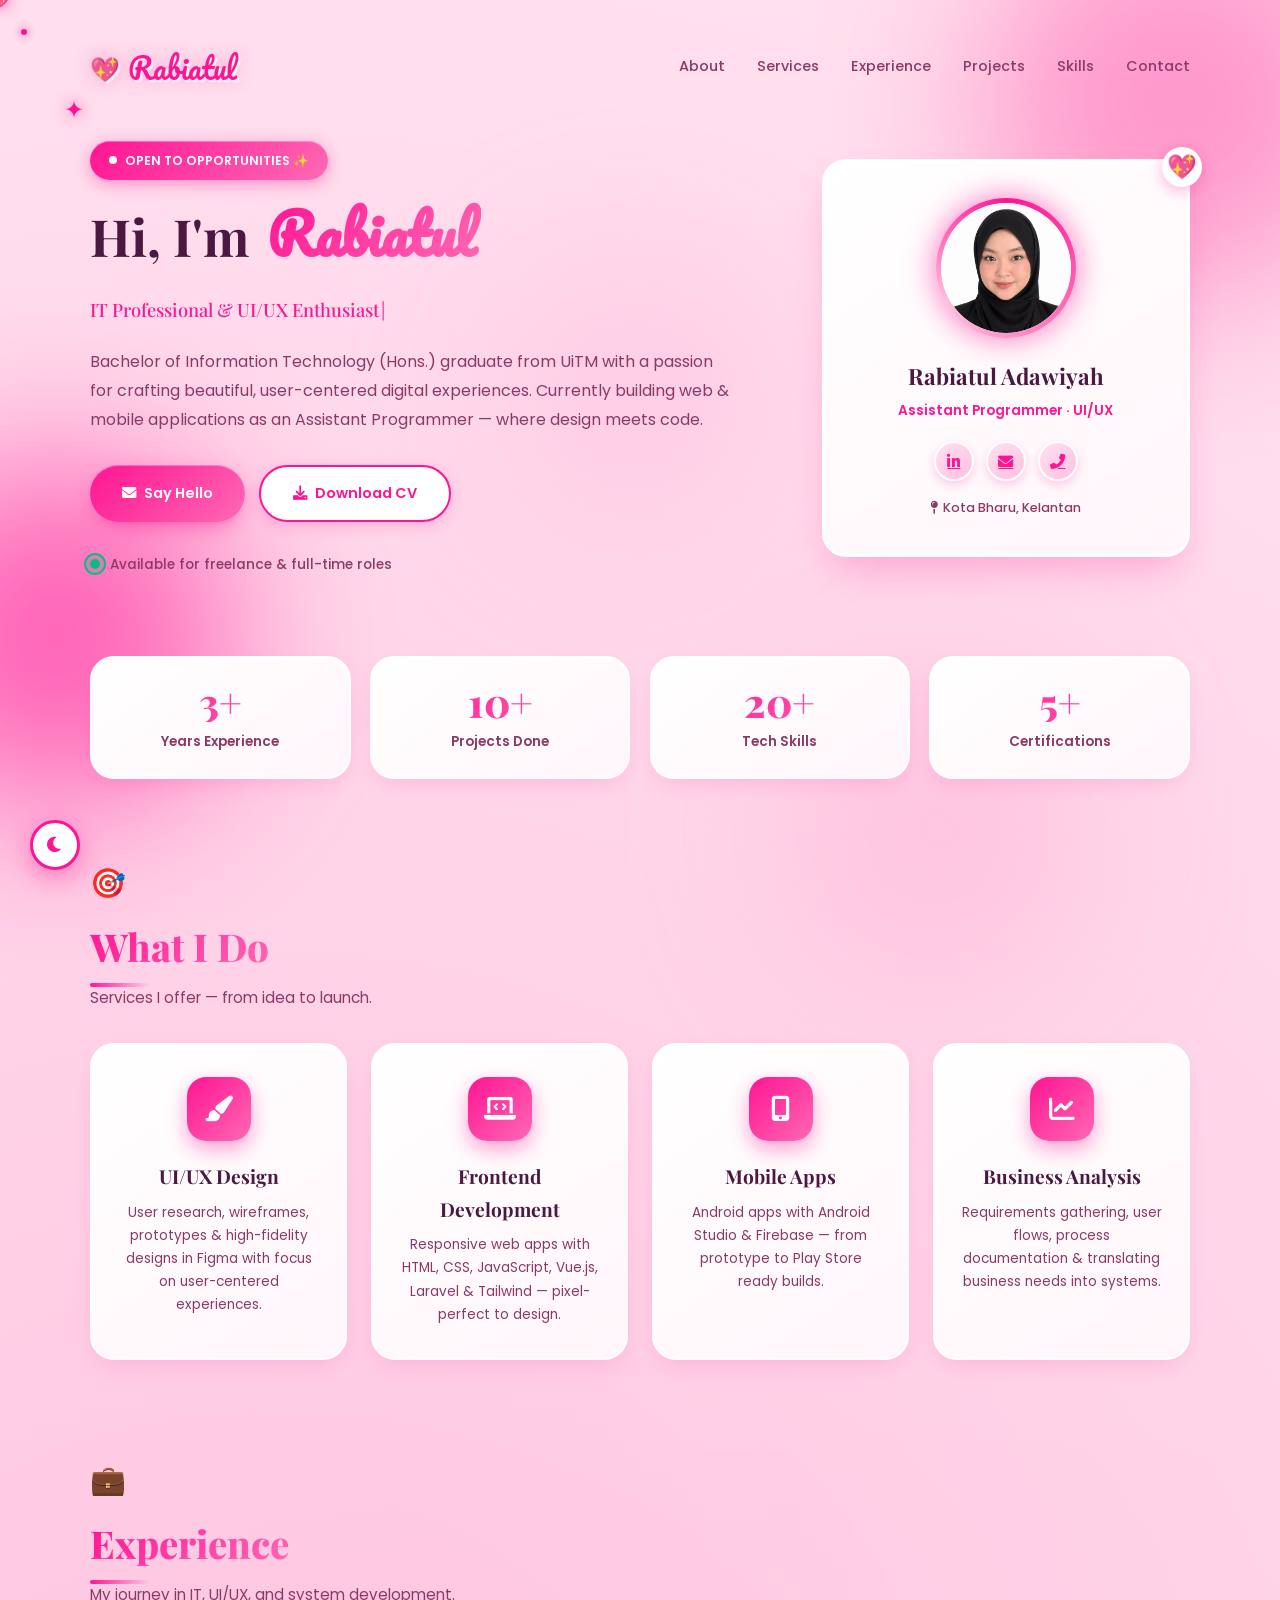
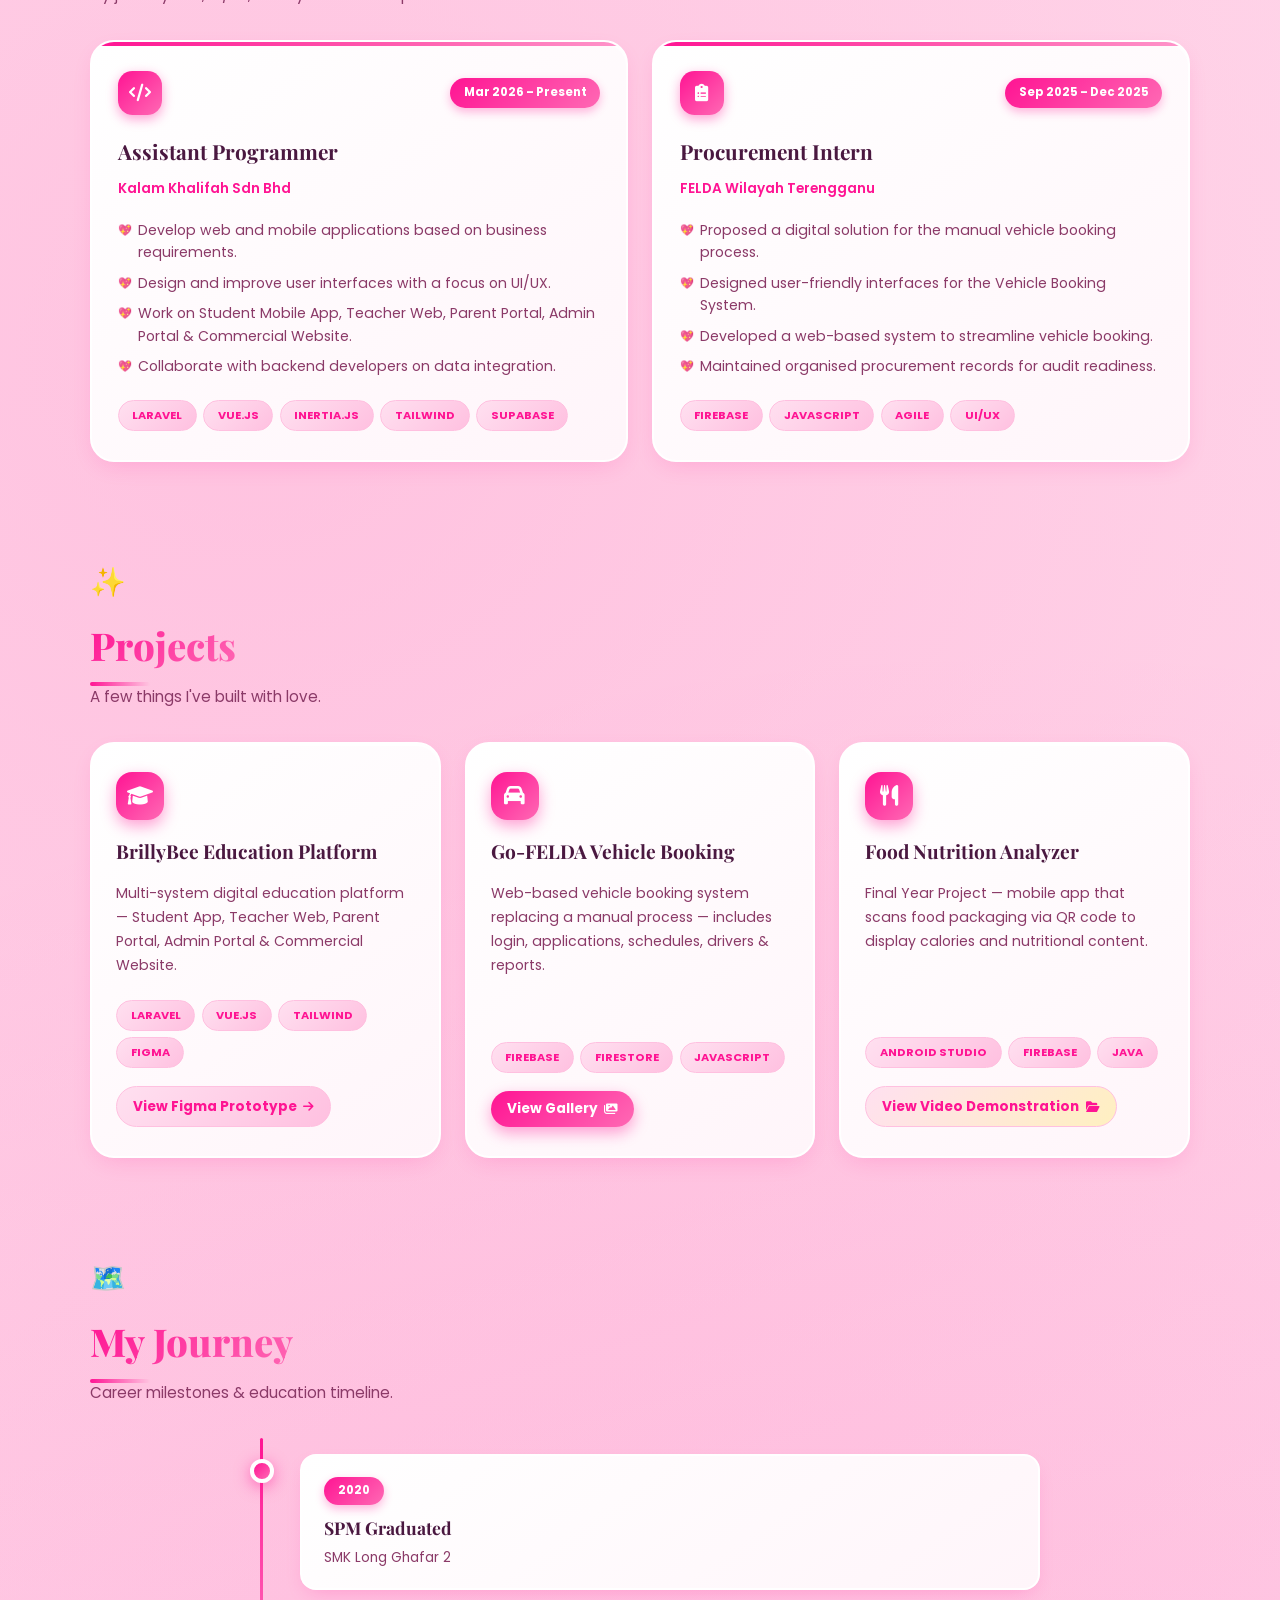
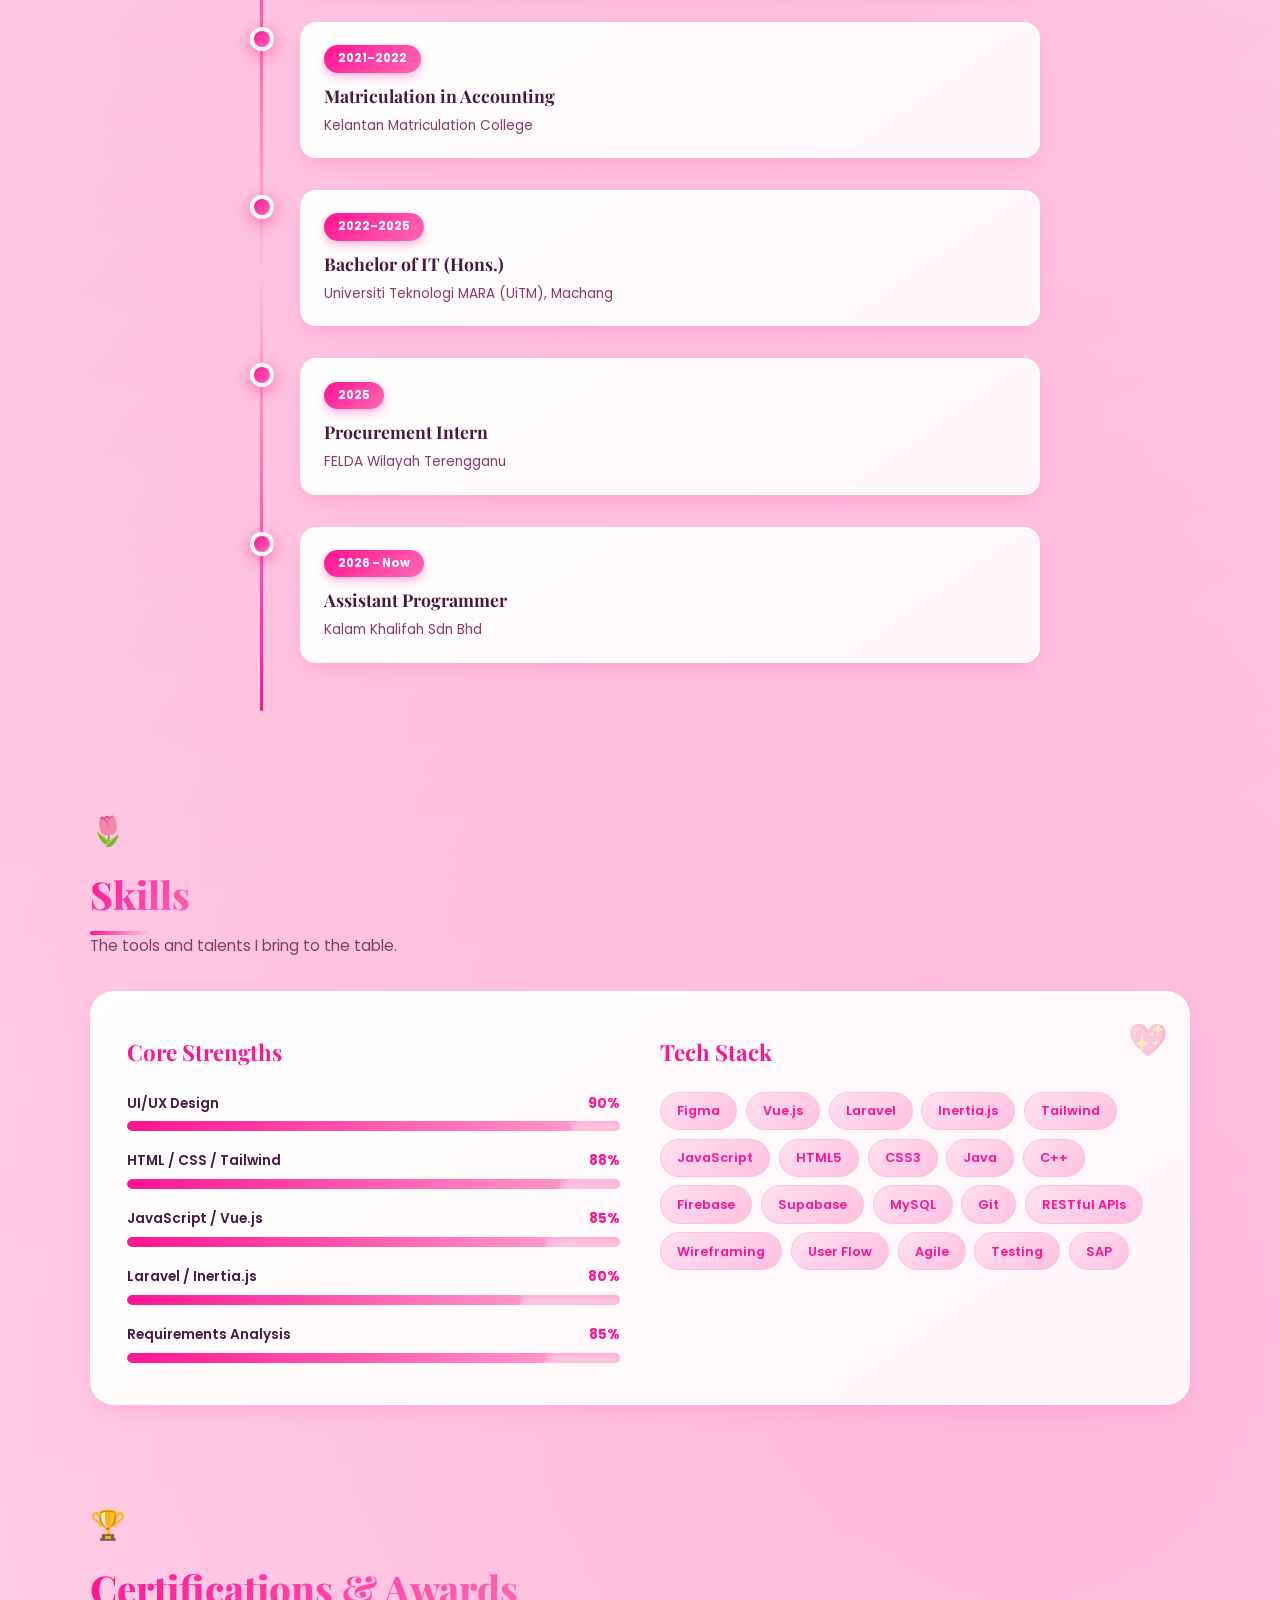
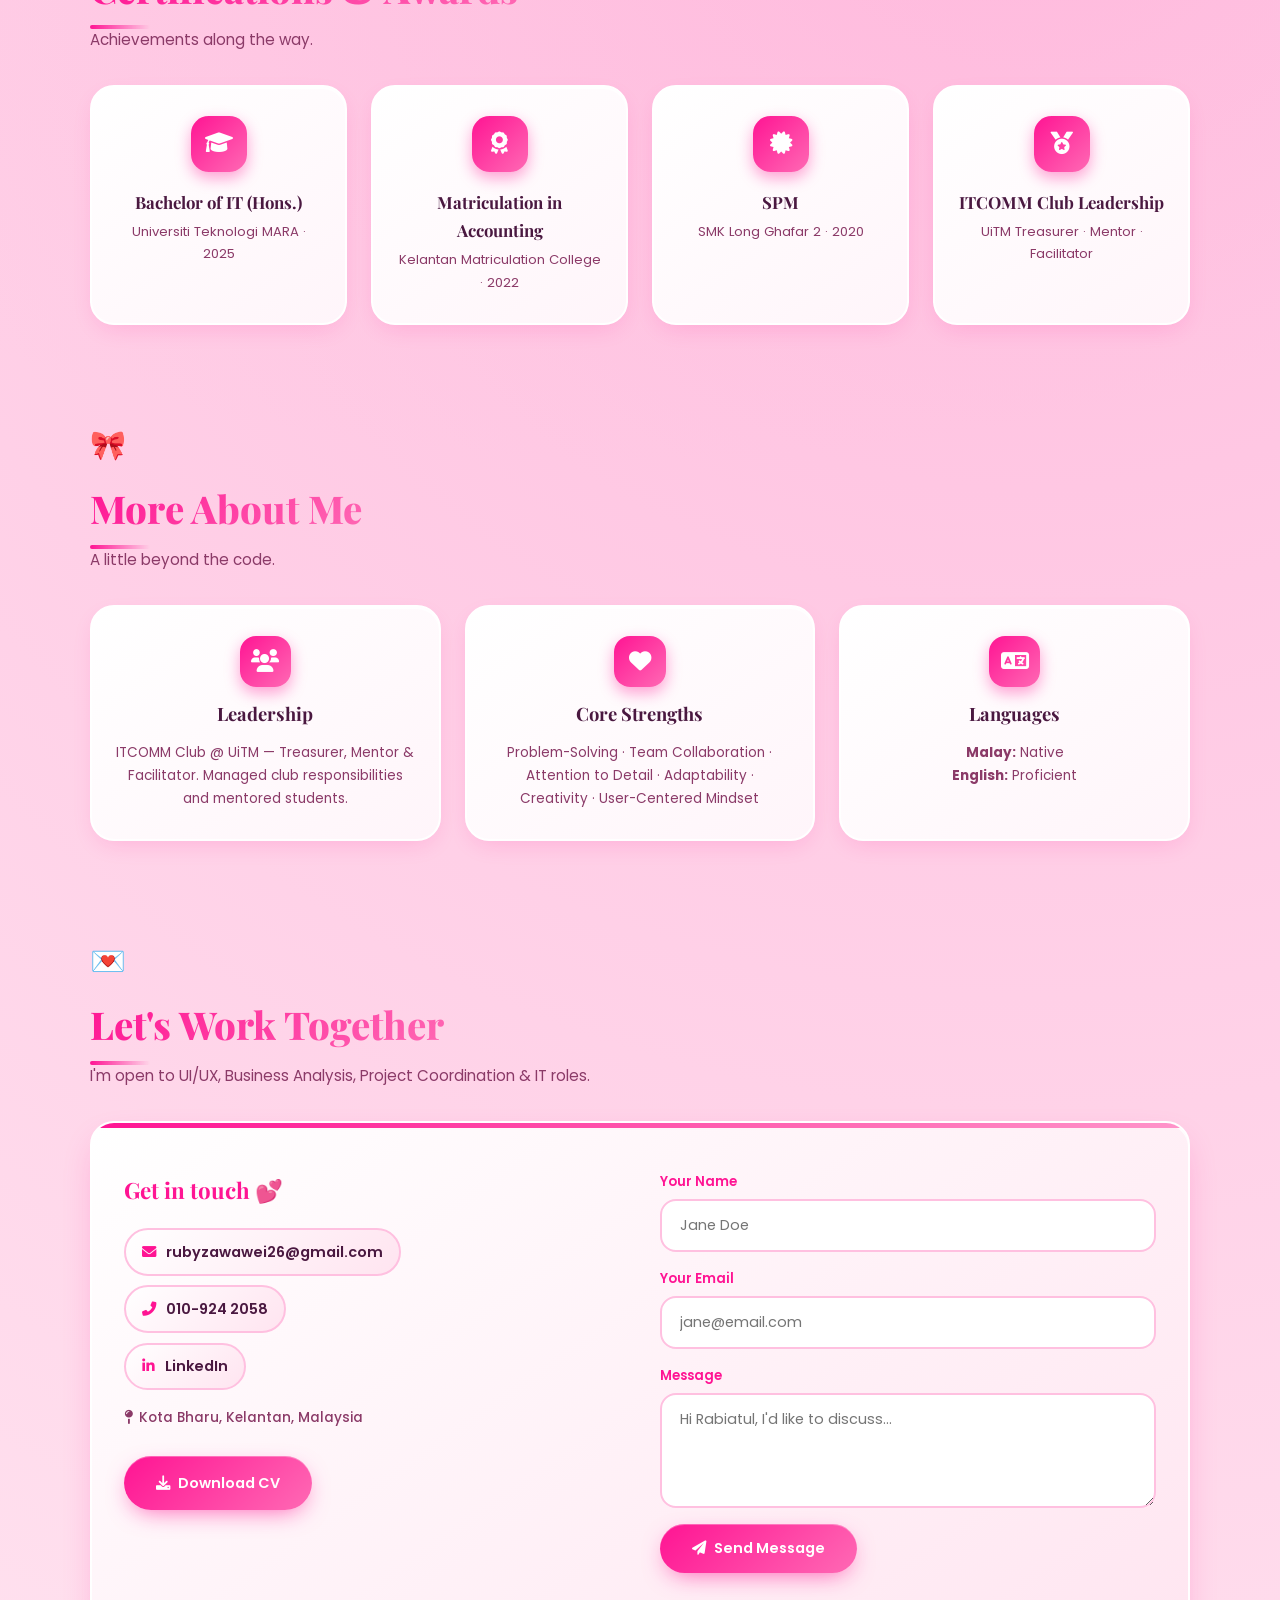
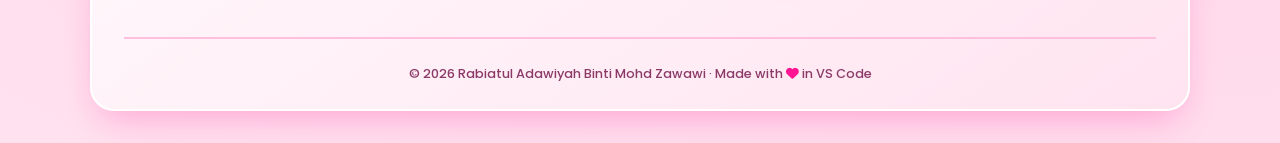
==== index.html @ 0798167f "Upload portfolio files" ====
<!DOCTYPE html>
<html lang="en">
<head>
  <meta charset="UTF-8">
  <meta name="viewport" content="width=device-width, initial-scale=1.0">
  
  <!-- ===== SEO META TAGS ===== -->
  <title>Rabiatul Adawiyah · IT Professional & UI/UX Enthusiast</title>
  <meta name="description" content="Portfolio of Rabiatul Adawiyah Binti Mohd Zawawi — IT Professional specialising in UI/UX, Frontend Development, Business Analysis & Project Coordination.">
  <meta name="keywords" content="Rabiatul Adawiyah, IT Professional, UI/UX Designer, Frontend Developer, Laravel, Vue.js, Malaysia Portfolio">
  <meta name="author" content="Rabiatul Adawiyah Binti Mohd Zawawi">
  <meta name="theme-color" content="#ff1493">
  
<!-- ===== OPEN GRAPH (Social Share Preview) ===== -->
<meta property="og:type" content="website">
<meta property="og:title" content="Rabiatul Adawiyah · IT Professional & UI/UX">
<meta property="og:description" content="Portfolio — UI/UX, Frontend Development, Business Analysis.">
<meta property="og:image" content="images/ruby.jpg">
<meta property="og:url" content="">

<!-- ===== TWITTER CARD ===== -->
<meta name="twitter:card" content="summary_large_image">
<meta name="twitter:title" content="Rabiatul Adawiyah · IT Professional">
<meta name="twitter:description" content="UI/UX, Frontend Development, Business Analysis.">
<meta name="twitter:image" content="images/ruby.jpg">
  
  <!-- ===== FAVICON (emoji heart) ===== -->
  <link rel="icon" href="data:image/svg+xml,<svg xmlns='http://www.w3.org/2000/svg' viewBox='0 0 100 100'><text y='.9em' font-size='90'>💖</text></svg>">
  
  <!-- ===== FONTS ===== -->
  <link rel="preconnect" href="https://fonts.googleapis.com">
  <link rel="preconnect" href="https://fonts.gstatic.com" crossorigin>
  <link href="https://fonts.googleapis.com/css2?family=Playfair+Display:wght@500;600;700;800&family=Poppins:wght@300;400;500;600;700&family=Pacifico&display=swap" rel="stylesheet">
  
  <!-- ===== FONT AWESOME ===== -->
  <link rel="stylesheet" href="https://cdnjs.cloudflare.com/ajax/libs/font-awesome/6.0.0-beta3/css/all.min.css">
  
  <!-- ===== EXTERNAL CSS ===== -->
  <link rel="stylesheet" href="style.css">
</head>
<body>

  <!-- ===== PRELOADER ===== -->
  <div class="preloader" id="preloader">
    <div class="preloader-content">
      <div class="loader-heart">💖</div>
      <p>Loading...</p>
      <div class="loader-bar"><div class="loader-bar-fill"></div></div>
    </div>
  </div>

  <!-- ===== CUSTOM CURSOR ===== -->
  <div class="custom-cursor" id="customCursor">
    <span class="cursor-heart">💖</span>
  </div>
  <div class="custom-cursor-dot" id="customCursorDot"></div>

  <!-- ===== SCROLL PROGRESS BAR ===== -->
  <div class="scroll-progress" id="scrollProgress"></div>

  <!-- ===== BACK TO TOP BUTTON ===== -->
  <button class="back-to-top" id="backToTop" aria-label="Back to top">
    <i class="fas fa-arrow-up"></i>
  </button>

  <!-- ===== THEME TOGGLE (Dark Mode) ===== -->
  <button class="theme-toggle" id="themeToggle" aria-label="Toggle theme">
    <i class="fas fa-moon"></i>
  </button>

  <!-- ===== FLOATING BLOBS ===== -->
  <div class="blob blob-1"></div>
  <div class="blob blob-2"></div>
  <div class="blob blob-3"></div>
  <div class="blob blob-4"></div>

  <!-- ===== SPARKLE DECORATIONS ===== -->
  <div class="sparkle-deco sparkle-1">✦</div>
  <div class="sparkle-deco sparkle-2">✧</div>
  <div class="sparkle-deco sparkle-3">✦</div>

  <div class="portfolio">
    <!-- NAVIGATION -->
    <nav class="navbar">
      <div class="logo">
        <span class="logo-icon">💖</span> Rabiatul
      </div>
      <div class="nav-links">
        <a href="#about">About</a>
        <a href="#services">Services</a>
        <a href="#experience">Experience</a>
        <a href="#projects">Projects</a>
        <a href="#skills">Skills</a>
        <a href="#contact">Contact</a>
      </div>
    </nav>

    <!-- HERO -->
    <section class="hero" id="about">
      <div class="hero-content">
        <div class="badge">
          <span class="dot"></span> Open to opportunities ✨
        </div>
        <h1>
          Hi, I'm <span class="name-highlight">Rabiatul</span>
          <br>
          <span class="hero-sub" id="typingText">IT Professional & UI/UX Enthusiast</span>
        </h1>
        <p class="hero-bio">
          Bachelor of Information Technology (Hons.) graduate from UiTM with a passion 
          for crafting beautiful, user-centered digital experiences. Currently building 
          web & mobile applications as an Assistant Programmer — where design meets code.
        </p>
        <div class="cta-group">
          <a href="mailto:rubyzawawei26@gmail.com" class="btn btn-primary">
            <i class="fas fa-envelope"></i> Say Hello
          </a>
          <a href="documents/Rabiatul-Adawiyah-CV.pdf" download class="btn btn-secondary">
            <i class="fas fa-download"></i> Download CV
          </a>
        </div>
        <!-- Availability Status -->
        <div class="availability">
          <span class="status-dot"></span>
          Available for freelance & full-time roles
        </div>
      </div>
      <div class="hero-image">
        <div class="avatar-ring">
     <div class="avatar-inner">
  <img src="images/ruby.jpg" alt="Rabiatul Adawiyah" class="avatar-photo">
</div>
        </div>
        <h3>Rabiatul Adawiyah</h3>
        <div class="title">Assistant Programmer · UI/UX</div>
        <div class="social-mini">
          <a href="https://www.linkedin.com/in/rabiatul-adawiyah-binti-mohd-zawawi" target="_blank" aria-label="LinkedIn"><i class="fab fa-linkedin-in"></i></a>
          <a href="mailto:rubyzawawei26@gmail.com" aria-label="Email"><i class="fas fa-envelope"></i></a>
          <a href="tel:+60109242058" aria-label="Phone"><i class="fas fa-phone-alt"></i></a>
        </div>
        <p class="location"><i class="fas fa-map-pin"></i> Kota Bharu, Kelantan</p>
      </div>
    </section>

    <!-- STATS SECTION -->
    <section class="stats-section">
      <div class="stat-card">
        <div class="stat-number" data-target="3">0</div>
        <div class="stat-label">Years Experience</div>
      </div>
      <div class="stat-card">
        <div class="stat-number" data-target="10">0</div>
        <div class="stat-label">Projects Done</div>
      </div>
      <div class="stat-card">
        <div class="stat-number" data-target="20">0</div>
        <div class="stat-label">Tech Skills</div>
      </div>
      <div class="stat-card">
        <div class="stat-number" data-target="5">0</div>
        <div class="stat-label">Certifications</div>
      </div>
    </section>

    <!-- SERVICES / WHAT I DO -->
    <div class="section-header">
      <span class="section-emoji">🎯</span>
      <h2 class="section-title" id="services">What I Do</h2>
      <p class="section-sub">Services I offer — from idea to launch.</p>
    </div>

    <div class="services-grid">
      <div class="service-card">
        <div class="service-icon"><i class="fas fa-paint-brush"></i></div>
        <h3>UI/UX Design</h3>
        <p>User research, wireframes, prototypes & high-fidelity designs in Figma with focus on user-centered experiences.</p>
      </div>
      <div class="service-card">
        <div class="service-icon"><i class="fas fa-laptop-code"></i></div>
        <h3>Frontend Development</h3>
        <p>Responsive web apps with HTML, CSS, JavaScript, Vue.js, Laravel & Tailwind — pixel-perfect to design.</p>
      </div>
      <div class="service-card">
        <div class="service-icon"><i class="fas fa-mobile-alt"></i></div>
        <h3>Mobile Apps</h3>
        <p>Android apps with Android Studio & Firebase — from prototype to Play Store ready builds.</p>
      </div>
      <div class="service-card">
        <div class="service-icon"><i class="fas fa-chart-line"></i></div>
        <h3>Business Analysis</h3>
        <p>Requirements gathering, user flows, process documentation & translating business needs into systems.</p>
      </div>
    </div>

    <!-- EXPERIENCE -->
    <div class="section-header">
      <span class="section-emoji">💼</span>
      <h2 class="section-title" id="experience">Experience</h2>
      <p class="section-sub">My journey in IT, UI/UX, and system development.</p>
    </div>

    <div class="experience-grid">
      <div class="experience-card">
        <div class="exp-top">
          <div class="exp-icon"><i class="fas fa-code"></i></div>
          <span class="exp-date">Mar 2026 – Present</span>
        </div>
        <h3>Assistant Programmer</h3>
        <span class="company">Kalam Khalifah Sdn Bhd</span>
        <ul class="exp-list">
          <li>Develop web and mobile applications based on business requirements.</li>
          <li>Design and improve user interfaces with a focus on UI/UX.</li>
          <li>Work on Student Mobile App, Teacher Web, Parent Portal, Admin Portal & Commercial Website.</li>
          <li>Collaborate with backend developers on data integration.</li>
        </ul>
        <div class="tech-tags">
          <span>Laravel</span>
          <span>Vue.js</span>
          <span>Inertia.js</span>
          <span>Tailwind</span>
          <span>Supabase</span>
        </div>
      </div>

      <div class="experience-card">
        <div class="exp-top">
          <div class="exp-icon"><i class="fas fa-clipboard-list"></i></div>
          <span class="exp-date">Sep 2025 – Dec 2025</span>
        </div>
        <h3>Procurement Intern</h3>
        <span class="company">FELDA Wilayah Terengganu</span>
        <ul class="exp-list">
          <li>Proposed a digital solution for the manual vehicle booking process.</li>
          <li>Designed user-friendly interfaces for the Vehicle Booking System.</li>
          <li>Developed a web-based system to streamline vehicle booking.</li>
          <li>Maintained organised procurement records for audit readiness.</li>
        </ul>
        <div class="tech-tags">
          <span>Firebase</span>
          <span>JavaScript</span>
          <span>Agile</span>
          <span>UI/UX</span>
        </div>
      </div>
    </div>

    <!-- PROJECTS -->
    <div class="section-header">
      <span class="section-emoji">✨</span>
      <h2 class="section-title" id="projects">Projects</h2>
      <p class="section-sub">A few things I've built with love.</p>
    </div>

    <div class="projects-grid">
      <div class="project-card">
        <div class="project-icon"><i class="fas fa-graduation-cap"></i></div>
        <h3>BrillyBee Education Platform</h3>
        <p>Multi-system digital education platform — Student App, Teacher Web, Parent Portal, Admin Portal & Commercial Website.</p>
        <div class="tech-tags">
          <span>Laravel</span>
          <span>Vue.js</span>
          <span>Tailwind</span>
          <span>Figma</span>
        </div>
        <a href="https://www.figma.com/proto/u1HQtnq4eaFO1t8dglwZzW/EduCore-%E2%80%93-All-in-One-Preschool-Operations-Platform?node-id=0-1&t=LB3U89AeREo0S1WB-1" 
           target="_blank" rel="noopener noreferrer" class="project-link">
          View Figma Prototype <i class="fas fa-arrow-right"></i>
        </a>
      </div>

      <div class="project-card">
        <div class="project-icon"><i class="fas fa-car"></i></div>
        <h3>Go-FELDA Vehicle Booking</h3>
        <p>Web-based vehicle booking system replacing a manual process — includes login, applications, schedules, drivers & reports.</p>
        <div class="tech-tags">
          <span>Firebase</span>
          <span>Firestore</span>
          <span>JavaScript</span>
        </div>
        <button type="button" class="project-link playview-btn" data-project="gofelda">
          View Gallery <i class="fas fa-images"></i>
        </button>
      </div>

      <div class="project-card">
        <div class="project-icon"><i class="fas fa-utensils"></i></div>
        <h3>Food Nutrition Analyzer</h3>
        <p>Final Year Project — mobile app that scans food packaging via QR code to display calories and nutritional content.</p>
        <div class="tech-tags">
          <span>Android Studio</span>
          <span>Firebase</span>
          <span>Java</span>
        </div>
        <a href="https://drive.google.com/drive/folders/1e1iJkaddv7-PQTzF71B2Kvy1T6r2MnT7?usp=drive_link" 
           target="_blank" rel="noopener noreferrer" class="project-link">
          View Video Demonstration <i class="fas fa-folder-open"></i>
        </a>
      </div>
    </div>

    <!-- TIMELINE / CAREER ROADMAP -->
    <div class="section-header">
      <span class="section-emoji">🗺️</span>
      <h2 class="section-title">My Journey</h2>
      <p class="section-sub">Career milestones & education timeline.</p>
    </div>

    <div class="timeline">
      <div class="timeline-item">
        <div class="timeline-dot"></div>
        <div class="timeline-content">
          <span class="timeline-year">2020</span>
          <h4>SPM Graduated</h4>
          <p>SMK Long Ghafar 2</p>
        </div>
      </div>
      <div class="timeline-item">
        <div class="timeline-dot"></div>
        <div class="timeline-content">
          <span class="timeline-year">2021–2022</span>
          <h4>Matriculation in Accounting</h4>
          <p>Kelantan Matriculation College</p>
        </div>
      </div>
      <div class="timeline-item">
        <div class="timeline-dot"></div>
        <div class="timeline-content">
          <span class="timeline-year">2022–2025</span>
          <h4>Bachelor of IT (Hons.)</h4>
          <p>Universiti Teknologi MARA (UiTM), Machang</p>
        </div>
      </div>
      <div class="timeline-item">
        <div class="timeline-dot"></div>
        <div class="timeline-content">
          <span class="timeline-year">2025</span>
          <h4>Procurement Intern</h4>
          <p>FELDA Wilayah Terengganu</p>
        </div>
      </div>
      <div class="timeline-item">
        <div class="timeline-dot"></div>
        <div class="timeline-content">
          <span class="timeline-year">2026 – Now</span>
          <h4>Assistant Programmer</h4>
          <p>Kalam Khalifah Sdn Bhd</p>
        </div>
      </div>
    </div>

    <!-- SKILLS -->
    <div class="section-header">
      <span class="section-emoji">🌷</span>
      <h2 class="section-title" id="skills">Skills</h2>
      <p class="section-sub">The tools and talents I bring to the table.</p>
    </div>

    <section class="skills-section">
      <div class="skills-left">
        <h3>Core Strengths</h3>
        <div class="skill-bars">
          <div class="skill-item">
            <div class="label"><span>UI/UX Design</span> <span>90%</span></div>
            <div class="progress-bg"><div class="progress-fill" style="width:90%"></div></div>
          </div>
          <div class="skill-item">
            <div class="label"><span>HTML / CSS / Tailwind</span> <span>88%</span></div>
            <div class="progress-bg"><div class="progress-fill" style="width:88%"></div></div>
          </div>
          <div class="skill-item">
            <div class="label"><span>JavaScript / Vue.js</span> <span>85%</span></div>
            <div class="progress-bg"><div class="progress-fill" style="width:85%"></div></div>
          </div>
          <div class="skill-item">
            <div class="label"><span>Laravel / Inertia.js</span> <span>80%</span></div>
            <div class="progress-bg"><div class="progress-fill" style="width:80%"></div></div>
          </div>
          <div class="skill-item">
            <div class="label"><span>Requirements Analysis</span> <span>85%</span></div>
            <div class="progress-bg"><div class="progress-fill" style="width:85%"></div></div>
          </div>
        </div>
      </div>
      <div class="skills-right">
        <h3>Tech Stack</h3>
        <div class="skill-tags">
          <span>Figma</span>
          <span>Vue.js</span>
          <span>Laravel</span>
          <span>Inertia.js</span>
          <span>Tailwind</span>
          <span>JavaScript</span>
          <span>HTML5</span>
          <span>CSS3</span>
          <span>Java</span>
          <span>C++</span>
          <span>Firebase</span>
          <span>Supabase</span>
          <span>MySQL</span>
          <span>Git</span>
          <span>RESTful APIs</span>
          <span>Wireframing</span>
          <span>User Flow</span>
          <span>Agile</span>
          <span>Testing</span>
          <span>SAP</span>
        </div>
      </div>
    </section>

    <!-- CERTIFICATIONS -->
    <div class="section-header">
      <span class="section-emoji">🏆</span>
      <h2 class="section-title">Certifications & Awards</h2>
      <p class="section-sub">Achievements along the way.</p>
    </div>

    <div class="certs-grid">
      <div class="cert-card">
        <div class="cert-icon"><i class="fas fa-graduation-cap"></i></div>
        <h4>Bachelor of IT (Hons.)</h4>
        <p>Universiti Teknologi MARA · 2025</p>
      </div>
      <div class="cert-card">
        <div class="cert-icon"><i class="fas fa-award"></i></div>
        <h4>Matriculation in Accounting</h4>
        <p>Kelantan Matriculation College · 2022</p>
      </div>
      <div class="cert-card">
        <div class="cert-icon"><i class="fas fa-certificate"></i></div>
        <h4>SPM</h4>
        <p>SMK Long Ghafar 2 · 2020</p>
      </div>
      <div class="cert-card">
        <div class="cert-icon"><i class="fas fa-medal"></i></div>
        <h4>ITCOMM Club Leadership</h4>
        <p>UiTM Treasurer · Mentor · Facilitator</p>
      </div>
    </div>

    <!-- MORE ABOUT ME -->
    <div class="section-header">
      <span class="section-emoji">🎀</span>
      <h2 class="section-title">More About Me</h2>
      <p class="section-sub">A little beyond the code.</p>
    </div>

    <div class="soft-skills-grid">
      <div class="soft-card">
        <i class="fas fa-users"></i>
        <h4>Leadership</h4>
        <p>ITCOMM Club @ UiTM — Treasurer, Mentor & Facilitator. Managed club responsibilities and mentored students.</p>
      </div>
      <div class="soft-card">
        <i class="fas fa-heart"></i>
        <h4>Core Strengths</h4>
        <p>Problem-Solving · Team Collaboration · Attention to Detail · Adaptability · Creativity · User-Centered Mindset</p>
      </div>
      <div class="soft-card">
        <i class="fas fa-language"></i>
        <h4>Languages</h4>
        <p><strong>Malay:</strong> Native<br><strong>English:</strong> Proficient</p>
      </div>
    </div>

    <!-- CONTACT FORM + INFO -->
    <div class="section-header">
      <span class="section-emoji">💌</span>
      <h2 class="section-title" id="contact">Let's Work Together</h2>
      <p class="section-sub">I'm open to UI/UX, Business Analysis, Project Coordination & IT roles.</p>
    </div>

    <footer class="footer" id="contact-section">
      <div class="footer-content">
        <div class="contact-grid">
          <div class="contact-info">
            <h3>Get in touch 💕</h3>
            <div class="contact-links">
              <a href="mailto:rubyzawawei26@gmail.com"><i class="fas fa-envelope"></i> rubyzawawei26@gmail.com</a>
              <a href="tel:+60109242058"><i class="fas fa-phone-alt"></i> 010-924 2058</a>
              <a href="https://www.linkedin.com/in/rabiatul-adawiyah-binti-mohd-zawawi" target="_blank"><i class="fab fa-linkedin-in"></i> LinkedIn</a>
            </div>
            <p class="location-footer"><i class="fas fa-map-pin"></i> Kota Bharu, Kelantan, Malaysia</p>
            <a href="documents/Rabiatul-Adawiyah-CV.pdf" download class="btn btn-primary cv-btn">
              <i class="fas fa-download"></i> Download CV
            </a>
          </div>

          <!-- CONTACT FORM -->
          <form class="contact-form" id="contactForm" action="https://formspree.io/f/YOUR_FORM_ID" method="POST">
            <div class="form-group">
              <label for="name">Your Name</label>
              <input type="text" id="name" name="name" placeholder="Jane Doe" required>
            </div>
            <div class="form-group">
              <label for="email">Your Email</label>
              <input type="email" id="email" name="email" placeholder="jane@email.com" required>
            </div>
            <div class="form-group">
              <label for="message">Message</label>
              <textarea id="message" name="message" rows="4" placeholder="Hi Rabiatul, I'd like to discuss..." required></textarea>
            </div>
            <button type="submit" class="btn btn-primary submit-btn">
              <i class="fas fa-paper-plane"></i> Send Message
            </button>
            <p class="form-status" id="formStatus"></p>
          </form>
        </div>
      </div>
      <div class="footer-bottom">
        <div>© 2026 Rabiatul Adawiyah Binti Mohd Zawawi · Made with <i class="fas fa-heart" style="color: #ff1493;"></i> in VS Code</div>
      </div>
    </footer>
  </div>

  <!-- PLAYVIEW MODAL -->
  <div class="playview-modal" id="playviewModal" aria-hidden="true">
    <div class="playview-overlay" data-close></div>
    <div class="playview-content" role="dialog" aria-modal="true" aria-label="Go-FELDA project gallery">
      <button class="playview-close" data-close aria-label="Close gallery">
        <i class="fas fa-times"></i>
      </button>

      <div class="playview-header">
        <h3>💖 Go-FELDA Vehicle Booking</h3>
        <p>Project Gallery — development, user interface & testing</p>
      </div>

      <div class="playview-main">
        <button class="playview-nav playview-prev" id="playviewPrev" aria-label="Previous image">
          <i class="fas fa-chevron-left"></i>
        </button>

        <div class="playview-image-wrap">
          <img id="playviewImage" src="" alt="Go-FELDA project screenshot">
          <div class="playview-caption" id="playviewCaption"></div>
        </div>

        <button class="playview-nav playview-next" id="playviewNext" aria-label="Next image">
          <i class="fas fa-chevron-right"></i>
        </button>
      </div>

      <div class="playview-thumbs" id="playviewThumbs"></div>

      <div class="playview-counter">
        <span id="playviewCounter">1 / 4</span>
      </div>
    </div>
  </div>

  <!-- External JavaScript -->
  <script src="script.js"></script>
</body>
</html>
---- style.css ----
/* ============================================
   PORTFOLIO — RABIATUL ADAWIYAH
   PINK BARBIE PRO THEME 💖
   ============================================ */

* { margin: 0; padding: 0; box-sizing: border-box; }

:root {
  --barbie-pink: #ff1493;
  --barbie-hot: #ff69b4;
  --barbie-soft: #ffc0e0;
  --barbie-baby: #ffe0f0;
  --barbie-magenta: #e60073;

  --bg: #ffe4f0;
  --bg-alt: #ffd0e6;
  --surface: #fff5fa;
  --surface-2: #ffffff;

  --text-primary: #4a1840;
  --text-secondary: #8b3a68;

  --border-light: #ffb8d9;
  --border-soft: #ff90c2;

  --accent: #ff1493;
  --accent-soft: #ffd0e6;

  --shadow-sm: 0 4px 20px -4px rgba(255, 20, 147, 0.25);
  --shadow-hover: 0 20px 40px -12px rgba(255, 20, 147, 0.4);
  --glow: 0 0 20px rgba(255, 20, 147, 0.5);

  --radius: 1.5rem;
  --radius-sm: 1rem;
  --radius-pill: 100px;
  --transition: all 0.3s cubic-bezier(0.4, 0, 0.2, 1);
}

/* ============ DARK MODE ============ */
[data-theme="dark"] {
  --bg: #2a0a1f;
  --bg-alt: #3a0f2a;
  --surface: #3d1030;
  --surface-2: #4a1535;
  --text-primary: #ffe0f0;
  --text-secondary: #ffb8d9;
  --border-light: #5a1a3f;
  --border-soft: #7a2555;
  --accent-soft: #4a1530;
  --shadow-sm: 0 4px 20px -4px rgba(255, 20, 147, 0.4);
  --shadow-hover: 0 20px 40px -12px rgba(255, 20, 147, 0.6);
}
[data-theme="dark"] body {
  background-image: 
    radial-gradient(circle at 20% 30%, rgba(255, 20, 147, 0.15) 0%, transparent 50%),
    radial-gradient(circle at 80% 70%, rgba(255, 105, 180, 0.1) 0%, transparent 50%);
}

html { scroll-behavior: smooth; }

body {
  background: var(--bg);
  background-image: 
    radial-gradient(circle at 20% 30%, rgba(255, 105, 180, 0.25) 0%, transparent 50%),
    radial-gradient(circle at 80% 70%, rgba(255, 20, 147, 0.2) 0%, transparent 50%),
    radial-gradient(circle at 50% 50%, rgba(255, 192, 224, 0.3) 0%, transparent 60%);
  font-family: 'Poppins', sans-serif;
  color: var(--text-primary);
  line-height: 1.7;
  padding: 2rem 1.5rem;
  min-height: 100vh;
  overflow-x: hidden;
  position: relative;
  transition: background 0.4s ease, color 0.4s ease;
  cursor: none;
}

/* Custom cursor */
body * { cursor: none !important; }

/* ============ PRELOADER ============ */
.preloader {
  position: fixed;
  inset: 0;
  background: linear-gradient(135deg, #ffe4f0, #ffc0e0);
  z-index: 99999;
  display: flex;
  align-items: center;
  justify-content: center;
  transition: opacity 0.6s ease, visibility 0.6s ease;
}
[data-theme="dark"] .preloader {
  background: linear-gradient(135deg, #2a0a1f, #3a0f2a);
}
.preloader.hidden { opacity: 0; visibility: hidden; }
.preloader-content { text-align: center; }
.loader-heart {
  font-size: 4rem;
  animation: heartbeat 1s ease-in-out infinite;
  filter: drop-shadow(0 0 20px rgba(255, 20, 147, 0.6));
}
.preloader-content p {
  font-family: 'Pacifico', cursive;
  color: var(--barbie-pink);
  font-size: 1.3rem;
  margin-top: 1rem;
}
.loader-bar {
  width: 180px;
  height: 6px;
  background: rgba(255, 255, 255, 0.5);
  border-radius: 100px;
  margin: 1rem auto 0;
  overflow: hidden;
}
[data-theme="dark"] .loader-bar {
  background: rgba(255, 255, 255, 0.15);
}
.loader-bar-fill {
  height: 100%;
  background: linear-gradient(90deg, #ff1493, #ff69b4);
  border-radius: 100px;
  width: 0%;
  animation: loadBar 1.8s ease-in-out forwards;
}
@keyframes loadBar {
  0% { width: 0%; }
  100% { width: 100%; }
}
@keyframes heartbeat {
  0%, 100% { transform: scale(1); }
  50% { transform: scale(1.2); }
}

/* ============ CUSTOM CURSOR ============ */
.custom-cursor {
  position: fixed;
  width: 36px;
  height: 36px;
  pointer-events: none;
  z-index: 99998;
  transform: translate(-50%, -50%);
  transition: transform 0.15s ease, width 0.2s ease, height 0.2s ease;
  display: flex;
  align-items: center;
  justify-content: center;
}
.cursor-heart {
  font-size: 1rem;
  filter: drop-shadow(0 0 8px rgba(255, 20, 147, 0.8));
  transition: var(--transition);
}
.custom-cursor.hover .cursor-heart {
  font-size: 1.8rem;
  transform: scale(1.3);
}
.custom-cursor-dot {
  position: fixed;
  width: 6px;
  height: 6px;
  background: var(--barbie-pink);
  border-radius: 50%;
  pointer-events: none;
  z-index: 99999;
  transform: translate(-50%, -50%);
  box-shadow: 0 0 10px #ff1493;
  transition: width 0.15s ease, height 0.15s ease;
}
.custom-cursor-dot.hover {
  width: 10px;
  height: 10px;
}
@media (max-width: 900px) {
  body, body * { cursor: auto !important; }
  .custom-cursor, .custom-cursor-dot { display: none; }
}

/* ============ SCROLL PROGRESS ============ */
.scroll-progress {
  position: fixed;
  top: 0; left: 0;
  height: 5px;
  background: linear-gradient(90deg, #ff1493, #ff69b4, #ffc0e0);
  background-size: 200% 100%;
  z-index: 9999;
  width: 0%;
  box-shadow: 0 0 15px rgba(255, 20, 147, 0.8);
  animation: gradientMove 3s linear infinite;
  transition: width 0.1s ease;
  border-radius: 0 5px 5px 0;
}
@keyframes gradientMove {
  0% { background-position: 0% 50%; }
  100% { background-position: 200% 50%; }
}

/* ============ BACK TO TOP ============ */
.back-to-top {
  position: fixed;
  bottom: 30px;
  right: 30px;
  width: 50px;
  height: 50px;
  border-radius: 50%;
  background: linear-gradient(135deg, #ff1493, #ff69b4);
  color: white;
  border: 3px solid white;
  cursor: pointer;
  display: flex;
  align-items: center;
  justify-content: center;
  font-size: 1.1rem;
  z-index: 999;
  box-shadow: 0 8px 25px rgba(255, 20, 147, 0.5);
  opacity: 0;
  visibility: hidden;
  transform: translateY(20px);
  transition: var(--transition);
}
[data-theme="dark"] .back-to-top {
  border-color: var(--surface-2);
}
.back-to-top.visible {
  opacity: 1;
  visibility: visible;
  transform: translateY(0);
}
.back-to-top:hover {
  transform: translateY(-5px) scale(1.1);
  box-shadow: 0 15px 35px rgba(255, 20, 147, 0.8);
}

/* ============ THEME TOGGLE ============ */
.theme-toggle {
  position: fixed;
  bottom: 30px;
  left: 30px;
  width: 50px;
  height: 50px;
  border-radius: 50%;
  background: white;
  color: var(--barbie-pink);
  border: 3px solid var(--barbie-pink);
  cursor: pointer;
  display: flex;
  align-items: center;
  justify-content: center;
  font-size: 1.1rem;
  z-index: 999;
  box-shadow: 0 8px 25px rgba(255, 20, 147, 0.4);
  transition: var(--transition);
}
[data-theme="dark"] .theme-toggle {
  background: var(--surface);
}
.theme-toggle:hover {
  transform: translateY(-5px) rotate(20deg);
  background: var(--barbie-pink);
  color: white;
  box-shadow: 0 15px 35px rgba(255, 20, 147, 0.7);
}

/* ============ BLOBS ============ */
.blob {
  position: fixed;
  border-radius: 50%;
  filter: blur(80px);
  opacity: 0.6;
  z-index: 0;
  pointer-events: none;
  animation: floatBlob 18s ease-in-out infinite;
}
.blob-1 { width: 400px; height: 400px; background: #ff69b4; top: -100px; right: -100px; }
.blob-2 { width: 350px; height: 350px; background: #ff1493; bottom: 10%; left: -120px; animation-delay: -6s; }
.blob-3 { width: 300px; height: 300px; background: #ffb8d9; bottom: -80px; right: 15%; animation-delay: -12s; }
.blob-4 { width: 250px; height: 250px; background: #ffc0e0; top: 30%; left: 40%; animation-delay: -9s; }

@keyframes floatBlob {
  0%, 100% { transform: translate(0, 0) scale(1); }
  33% { transform: translate(30px, -40px) scale(1.05); }
  66% { transform: translate(-25px, 25px) scale(0.95); }
}

/* ============ SPARKLES ============ */
.sparkle-deco {
  position: fixed;
  color: var(--barbie-pink);
  font-size: 1.5rem;
  z-index: 1;
  pointer-events: none;
  animation: sparkleFloat 4s ease-in-out infinite;
  text-shadow: 0 0 15px rgba(255, 20, 147, 0.8);
}
.sparkle-1 { top: 10%; left: 5%; }
.sparkle-2 { top: 50%; right: 8%; animation-delay: -1.5s; font-size: 2rem; }
.sparkle-3 { bottom: 15%; left: 10%; animation-delay: -3s; }

@keyframes sparkleFloat {
  0%, 100% { transform: translateY(0) rotate(0deg); opacity: 0.7; }
  50% { transform: translateY(-20px) rotate(180deg); opacity: 1; }
}

/* ============ MAIN CONTAINER ============ */
.portfolio {
  max-width: 1100px;
  width: 100%;
  margin: 0 auto;
  position: relative;
  z-index: 2;
}

/* ============ NAVIGATION ============ */
.navbar {
  display: flex;
  justify-content: space-between;
  align-items: center;
  padding: 0.75rem 0 3rem 0;
  flex-wrap: wrap;
  gap: 1rem;
}
.logo {
  font-family: 'Pacifico', cursive;
  font-size: 1.8rem;
  color: var(--barbie-pink);
  display: flex;
  align-items: center;
  gap: 0.5rem;
  text-shadow: 2px 2px 0 rgba(255, 255, 255, 0.8), 0 0 20px rgba(255, 20, 147, 0.3);
}
[data-theme="dark"] .logo {
  text-shadow: 2px 2px 0 rgba(0, 0, 0, 0.4), 0 0 20px rgba(255, 20, 147, 0.5);
}
.logo-icon { font-size: 1.5rem; animation: heartbeat 1.5s ease-in-out infinite; }

.nav-links {
  display: flex;
  gap: 2rem;
  font-weight: 500;
  color: var(--text-secondary);
  font-size: 0.9rem;
}
.nav-links a {
  text-decoration: none;
  color: inherit;
  transition: var(--transition);
  position: relative;
  padding-bottom: 0.25rem;
}
.nav-links a::after {
  content: '';
  position: absolute;
  bottom: -4px;
  left: 50%;
  transform: translateX(-50%);
  width: 0;
  height: 3px;
  background: linear-gradient(90deg, var(--barbie-pink), var(--barbie-hot));
  border-radius: 3px;
  transition: width 0.3s ease;
}
.nav-links a:hover { 
  color: var(--barbie-pink);
  text-shadow: 0 0 10px rgba(255, 20, 147, 0.4);
}
.nav-links a:hover::after { width: 100%; }

/* ============ HERO ============ */
.hero {
  display: grid;
  grid-template-columns: 1.3fr 0.7fr;
  gap: 3rem;
  align-items: center;
  margin-bottom: 5rem;
}
.hero-content { display: flex; flex-direction: column; gap: 1.4rem; }

.badge {
  background: linear-gradient(135deg, #ff1493, #ff69b4);
  color: white;
  padding: 0.55rem 1.2rem;
  border-radius: var(--radius-pill);
  font-size: 0.78rem;
  font-weight: 600;
  width: fit-content;
  display: flex;
  align-items: center;
  gap: 0.5rem;
  box-shadow: 0 4px 15px rgba(255, 20, 147, 0.4), inset 0 1px 0 rgba(255, 255, 255, 0.3);
  text-transform: uppercase;
}
.badge .dot {
  width: 8px; height: 8px;
  background: #fff;
  border-radius: 50%;
  animation: pulse 2s ease-in-out infinite;
}
@keyframes pulse {
  0%, 100% { box-shadow: 0 0 0 3px rgba(255, 255, 255, 0.4); }
  50% { box-shadow: 0 0 0 6px rgba(255, 255, 255, 0.1); }
}

.hero h1 {
  font-family: 'Playfair Display', serif;
  font-size: 3.2rem;
  font-weight: 700;
  line-height: 1.15;
  color: var(--text-primary);
}
.name-highlight {
  font-family: 'Pacifico', cursive;
  background: linear-gradient(135deg, #ff1493 0%, #ff69b4 50%, #ff1493 100%);
  background-size: 200% 200%;
  background-clip: text;
  -webkit-background-clip: text;
  -webkit-text-fill-color: transparent;
  animation: gradientShift 3s ease infinite;
  font-size: 1.1em;
  display: inline-block;
  padding: 0 0.1em;
}
@keyframes gradientShift {
  0%, 100% { background-position: 0% 50%; }
  50% { background-position: 100% 50%; }
}

.hero-sub {
  font-size: 1.15rem;
  font-weight: 500;
  color: var(--barbie-pink);
  display: inline-block;
}
.hero-sub::after {
  content: '|';
  animation: blink 0.8s step-end infinite;
  margin-left: 2px;
  color: var(--barbie-pink);
}
@keyframes blink {
  50% { opacity: 0; }
}

.hero-bio {
  font-size: 1rem;
  color: var(--text-secondary);
  max-width: 95%;
  line-height: 1.8;
}

.cta-group { display: flex; gap: 0.85rem; margin-top: 0.5rem; flex-wrap: wrap; }
.btn {
  padding: 0.9rem 2rem;
  border-radius: var(--radius-pill);
  font-weight: 600;
  font-size: 0.9rem;
  text-decoration: none;
  display: inline-flex;
  align-items: center;
  gap: 0.5rem;
  transition: var(--transition);
  border: none;
  font-family: 'Poppins', sans-serif;
  cursor: none;
}
.btn-primary {
  background: linear-gradient(135deg, #ff1493, #ff69b4);
  color: white;
  box-shadow: 0 8px 25px -8px rgba(255, 20, 147, 0.7), inset 0 1px 0 rgba(255, 255, 255, 0.3);
}
.btn-primary:hover {
  transform: translateY(-3px);
  box-shadow: 0 15px 30px -8px rgba(255, 20, 147, 0.8);
  background: linear-gradient(135deg, #e60073, #ff1493);
}
.btn-secondary {
  background: var(--surface-2);
  color: var(--barbie-pink);
  border: 2px solid var(--barbie-pink);
  box-shadow: 0 4px 15px rgba(255, 20, 147, 0.2);
}
.btn-secondary:hover {
  background: var(--barbie-pink);
  color: white;
  transform: translateY(-3px);
  box-shadow: 0 15px 25px -8px rgba(255, 20, 147, 0.6);
}

/* Availability Status */
.availability {
  display: inline-flex;
  align-items: center;
  gap: 0.6rem;
  font-size: 0.85rem;
  color: var(--text-secondary);
  font-weight: 500;
  margin-top: 0.5rem;
}
.status-dot {
  width: 10px;
  height: 10px;
  background: #10b981;
  border-radius: 50%;
  position: relative;
  box-shadow: 0 0 0 4px rgba(16, 185, 129, 0.2);
}
.status-dot::after {
  content: '';
  position: absolute;
  inset: -6px;
  border-radius: 50%;
  border: 2px solid #10b981;
  animation: ripple 1.8s ease-out infinite;
}
@keyframes ripple {
  0% { transform: scale(1); opacity: 1; }
  100% { transform: scale(1.8); opacity: 0; }
}

/* Hero Image */
.hero-image {
  background: linear-gradient(145deg, var(--surface-2), var(--surface));
  border-radius: var(--radius);
  padding: 2.2rem 1.8rem;
  box-shadow: 
    0 20px 40px -12px rgba(255, 20, 147, 0.3),
    inset 0 2px 0 rgba(255, 255, 255, 0.9);
  border: 3px solid var(--surface-2);
  text-align: center;
  transition: var(--transition);
  display: flex;
  flex-direction: column;
  align-items: center;
  justify-content: center;
  position: relative;
}
[data-theme="dark"] .hero-image {
  box-shadow: 
    0 20px 40px -12px rgba(255, 20, 147, 0.5),
    inset 0 2px 0 rgba(255, 255, 255, 0.05);
  border-color: var(--border-soft);
}
.hero-image::after {
  content: '💖';
  position: absolute;
  top: -15px;
  right: -15px;
  font-size: 1.5rem;
  background: var(--surface-2);
  width: 40px;
  height: 40px;
  border-radius: 50%;
  display: flex;
  align-items: center;
  justify-content: center;
  box-shadow: 0 4px 15px rgba(255, 20, 147, 0.3);
  animation: heartbeat 1.5s ease-in-out infinite;
}
.hero-image:hover { 
  transform: translateY(-6px) rotate(-1deg);
  box-shadow: 0 30px 60px -15px rgba(255, 20, 147, 0.5);
}

.avatar-ring {
  width: 140px;
  height: 140px;
  border-radius: 50%;
  padding: 5px;
  background: conic-gradient(from 0deg, #ff1493, #ff69b4, #ffc0e0, #ff1493);
  margin-bottom: 1.2rem;
  animation: rotateRing 6s linear infinite;
  box-shadow: 0 0 30px rgba(255, 20, 147, 0.6);
}
@keyframes rotateRing {
  0% { transform: rotate(0deg); }
  100% { transform: rotate(360deg); }
}
.avatar-inner {
  width: 100%;
  height: 100%;
  border-radius: 50%;
  background: linear-gradient(145deg, var(--surface-2), var(--surface));
  display: flex;
  align-items: center;
  justify-content: center;
  overflow: hidden;
  animation: rotateRing 6s linear infinite reverse;
}
.avatar-photo {
  width: 100%;
  height: 100%;
  object-fit: cover;
  object-position: center top;
  border-radius: 50%;
  display: block;
  transform: scale(1.0);
}
.avatar-emoji { font-size: 3.8rem; }

.hero-image h3 {
  font-family: 'Playfair Display', serif;
  font-size: 1.4rem;
  font-weight: 700;
  color: var(--text-primary);
  margin-bottom: 0.25rem;
}
.hero-image .title {
  color: var(--barbie-pink);
  font-size: 0.85rem;
  font-weight: 600;
}

.social-mini { display: flex; gap: 0.75rem; margin-top: 1.2rem; }
.social-mini a {
  color: var(--barbie-pink);
  font-size: 0.95rem;
  transition: var(--transition);
  width: 40px;
  height: 40px;
  border-radius: 50%;
  background: linear-gradient(145deg, var(--barbie-baby), var(--barbie-soft));
  display: flex;
  align-items: center;
  justify-content: center;
  box-shadow: 0 4px 10px rgba(255, 20, 147, 0.2);
  border: 2px solid var(--surface-2);
}
[data-theme="dark"] .social-mini a {
  background: linear-gradient(145deg, var(--surface-2), var(--accent-soft));
  border-color: var(--border-soft);
  color: var(--barbie-hot);
}
.social-mini a:hover {
  color: white;
  background: linear-gradient(145deg, #ff1493, #ff69b4);
  transform: translateY(-4px) scale(1.1);
  box-shadow: 0 8px 20px rgba(255, 20, 147, 0.5);
}
.hero-image .location {
  margin-top: 1rem;
  font-size: 0.8rem;
  color: var(--text-secondary);
  display: flex;
  align-items: center;
  gap: 0.3rem;
  font-weight: 500;
}

/* ============ STATS ============ */
.stats-section {
  display: grid;
  grid-template-columns: repeat(4, 1fr);
  gap: 1.2rem;
  margin-bottom: 5rem;
}
.stat-card {
  background: linear-gradient(145deg, var(--surface-2), var(--surface));
  border-radius: var(--radius);
  padding: 1.5rem 1rem;
  text-align: center;
  box-shadow: 0 8px 25px -8px rgba(255, 20, 147, 0.2), inset 0 2px 0 rgba(255, 255, 255, 0.9);
  border: 2px solid var(--surface-2);
  transition: var(--transition);
}
[data-theme="dark"] .stat-card {
  box-shadow: 0 8px 25px -8px rgba(255, 20, 147, 0.4), inset 0 2px 0 rgba(255, 255, 255, 0.05);
  border-color: var(--border-soft);
}
.stat-card:hover {
  transform: translateY(-6px);
  box-shadow: 0 25px 45px -12px rgba(255, 20, 147, 0.4);
  border-color: var(--barbie-soft);
}
.stat-number {
  font-family: 'Playfair Display', serif;
  font-size: 2.5rem;
  font-weight: 800;
  background: linear-gradient(135deg, #ff1493, #ff69b4);
  background-clip: text;
  -webkit-background-clip: text;
  -webkit-text-fill-color: transparent;
  line-height: 1;
  margin-bottom: 0.5rem;
}
.stat-label {
  font-size: 0.85rem;
  color: var(--text-secondary);
  font-weight: 600;
}

/* ============ SECTION HEADERS ============ */
.section-header { margin-bottom: 2rem; }
.section-emoji { font-size: 1.8rem; display: block; margin-bottom: 0.4rem; }
.section-title {
  font-family: 'Playfair Display', serif;
  font-size: 2.4rem;
  font-weight: 800;
  margin-bottom: 0.35rem;
  background: linear-gradient(135deg, #ff1493, #ff69b4);
  background-clip: text;
  -webkit-background-clip: text;
  -webkit-text-fill-color: transparent;
  position: relative;
  display: inline-block;
}
.section-title::after {
  content: '';
  position: absolute;
  bottom: -8px;
  left: 0;
  width: 60px;
  height: 4px;
  background: linear-gradient(90deg, var(--barbie-pink), transparent);
  border-radius: 2px;
}
.section-sub { color: var(--text-secondary); font-size: 0.95rem; }

/* ============ SERVICES ============ */
.services-grid {
  display: grid;
  grid-template-columns: repeat(auto-fill, minmax(240px, 1fr));
  gap: 1.5rem;
  margin-bottom: 6rem;
}
.service-card {
  background: linear-gradient(145deg, var(--surface-2), var(--surface));
  border-radius: var(--radius);
  padding: 2rem 1.5rem;
  box-shadow: 0 8px 25px -8px rgba(255, 20, 147, 0.2), inset 0 2px 0 rgba(255, 255, 255, 0.9);
  border: 2px solid var(--surface-2);
  transition: var(--transition);
  text-align: center;
}
[data-theme="dark"] .service-card {
  box-shadow: 0 8px 25px -8px rgba(255, 20, 147, 0.4), inset 0 2px 0 rgba(255, 255, 255, 0.05);
  border-color: var(--border-soft);
}
.service-card:hover {
  transform: translateY(-8px);
  box-shadow: 0 25px 45px -12px rgba(255, 20, 147, 0.4);
  border-color: var(--barbie-soft);
}
.service-icon {
  background: linear-gradient(135deg, #ff1493, #ff69b4);
  width: 4rem;
  height: 4rem;
  border-radius: 1.2rem;
  display: flex;
  align-items: center;
  justify-content: center;
  color: white;
  font-size: 1.6rem;
  margin: 0 auto 1.2rem;
  box-shadow: 0 8px 20px rgba(255, 20, 147, 0.4);
  transition: var(--transition);
}
.service-card:hover .service-icon {
  transform: rotate(-10deg) scale(1.1);
}
.service-card h3 {
  font-family: 'Playfair Display', serif;
  font-size: 1.2rem;
  font-weight: 700;
  margin-bottom: 0.5rem;
  color: var(--text-primary);
}
.service-card p {
  color: var(--text-secondary);
  font-size: 0.85rem;
  line-height: 1.7;
}

/* ============ EXPERIENCE ============ */
.experience-grid {
  display: grid;
  grid-template-columns: 1fr 1fr;
  gap: 1.5rem;
  margin-bottom: 6rem;
}
.experience-card {
  background: linear-gradient(145deg, var(--surface-2), var(--surface));
  border-radius: var(--radius);
  padding: 1.8rem 1.6rem;
  box-shadow: 0 8px 25px -8px rgba(255, 20, 147, 0.2), inset 0 2px 0 rgba(255, 255, 255, 0.9);
  border: 2px solid var(--surface-2);
  transition: var(--transition);
  display: flex;
  flex-direction: column;
  gap: 0.9rem;
  position: relative;
  overflow: hidden;
}
[data-theme="dark"] .experience-card {
  box-shadow: 0 8px 25px -8px rgba(255, 20, 147, 0.4), inset 0 2px 0 rgba(255, 255, 255, 0.05);
  border-color: var(--border-soft);
}
.experience-card::before {
  content: '';
  position: absolute;
  top: 0; left: 0; right: 0;
  height: 4px;
  background: linear-gradient(90deg, #ff1493, #ff69b4, #ffc0e0, #ff1493);
  background-size: 200% 100%;
  animation: gradientMove 3s linear infinite;
}
.experience-card:hover {
  transform: translateY(-6px);
  box-shadow: 0 25px 45px -12px rgba(255, 20, 147, 0.35);
  border-color: var(--barbie-soft);
}
.exp-top { display: flex; justify-content: space-between; align-items: center; margin-bottom: 0.25rem; }
.exp-icon {
  background: linear-gradient(135deg, #ff1493, #ff69b4);
  width: 2.8rem;
  height: 2.8rem;
  border-radius: 0.9rem;
  display: flex;
  align-items: center;
  justify-content: center;
  color: white;
  font-size: 1.1rem;
  box-shadow: 0 4px 12px rgba(255, 20, 147, 0.4);
}
.exp-date {
  font-size: 0.72rem;
  font-weight: 700;
  color: white;
  background: linear-gradient(135deg, #ff1493, #ff69b4);
  padding: 0.35rem 0.85rem;
  border-radius: var(--radius-pill);
  box-shadow: 0 4px 10px rgba(255, 20, 147, 0.3);
}
.experience-card h3 { 
  font-family: 'Playfair Display', serif; 
  font-size: 1.3rem; 
  font-weight: 700;
  color: var(--text-primary);
}
.company { 
  display: block; 
  color: var(--barbie-pink); 
  font-weight: 600; 
  font-size: 0.85rem; 
  margin-top: -0.4rem;
}
.exp-list { list-style: none; display: flex; flex-direction: column; gap: 0.5rem; margin-top: 0.25rem; }
.exp-list li {
  position: relative;
  padding-left: 1.3rem;
  color: var(--text-secondary);
  font-size: 0.88rem;
  line-height: 1.6;
}
.exp-list li::before {
  content: "💖";
  position: absolute;
  left: 0;
  font-size: 0.7rem;
  top: 0.2rem;
}

/* ============ TECH TAGS ============ */
.tech-tags { display: flex; flex-wrap: wrap; gap: 0.4rem; margin-top: 0.5rem; }
.tech-tags span {
  background: linear-gradient(135deg, var(--barbie-baby), var(--barbie-soft));
  color: var(--barbie-pink);
  font-size: 0.7rem;
  font-weight: 700;
  padding: 0.3rem 0.85rem;
  border-radius: var(--radius-pill);
  border: 1.5px solid var(--barbie-soft);
  transition: var(--transition);
  text-transform: uppercase;
}
[data-theme="dark"] .tech-tags span {
  background: linear-gradient(135deg, var(--accent-soft), var(--surface-2));
  color: var(--barbie-hot);
  border-color: var(--border-soft);
}
.tech-tags span:hover { 
  background: linear-gradient(135deg, #ff1493, #ff69b4);
  color: white;
  border-color: var(--barbie-pink);
  transform: translateY(-2px);
  box-shadow: 0 4px 10px rgba(255, 20, 147, 0.4);
}

/* ============ PROJECTS ============ */
.projects-grid {
  display: grid;
  grid-template-columns: repeat(auto-fill, minmax(300px, 1fr));
  gap: 1.5rem;
  margin-bottom: 6rem;
}
.project-card {
  background: linear-gradient(145deg, var(--surface-2), var(--surface));
  border-radius: var(--radius);
  padding: 1.8rem 1.5rem;
  box-shadow: 0 8px 25px -8px rgba(255, 20, 147, 0.2), inset 0 2px 0 rgba(255, 255, 255, 0.9);
  border: 2px solid var(--surface-2);
  transition: var(--transition);
  display: flex;
  flex-direction: column;
  gap: 0.9rem;
}
[data-theme="dark"] .project-card {
  box-shadow: 0 8px 25px -8px rgba(255, 20, 147, 0.4), inset 0 2px 0 rgba(255, 255, 255, 0.05);
  border-color: var(--border-soft);
}
.project-card:hover {
  transform: translateY(-6px);
  box-shadow: 0 25px 45px -12px rgba(255, 20, 147, 0.4);
  border-color: var(--barbie-soft);
}
.project-icon {
  background: linear-gradient(135deg, #ff1493, #ff69b4);
  width: 3rem;
  height: 3rem;
  border-radius: 1rem;
  display: flex;
  align-items: center;
  justify-content: center;
  color: white;
  font-size: 1.3rem;
  box-shadow: 0 6px 15px rgba(255, 20, 147, 0.4);
}
.project-card h3 { 
  font-family: 'Playfair Display', serif; 
  font-size: 1.2rem; 
  font-weight: 700;
  color: var(--text-primary);
}
.project-card p { color: var(--text-secondary); font-size: 0.88rem; flex: 1; line-height: 1.7; }

.project-link {
  text-decoration: none;
  color: var(--barbie-pink);
  font-weight: 700;
  font-size: 0.85rem;
  display: inline-flex;
  align-items: center;
  gap: 0.4rem;
  margin-top: 0.25rem;
  transition: var(--transition);
  background: transparent;
  border: none;
  font-family: inherit;
  padding: 0.5rem 1rem;
  width: fit-content;
  border-radius: var(--radius-pill);
}
.project-link i { transition: transform 0.3s ease; font-size: 0.75rem; }
.project-link:hover { 
  color: white;
  background: linear-gradient(135deg, #ff1493, #ff69b4);
  box-shadow: 0 6px 15px rgba(255, 20, 147, 0.5);
}
.project-link:hover i { transform: translateX(5px); }

.project-link[href*="figma.com"] {
  background: linear-gradient(135deg, var(--barbie-baby), var(--barbie-soft));
  padding: 0.5rem 1rem;
  border-radius: var(--radius-pill);
  border: 1.5px solid var(--barbie-soft);
}
[data-theme="dark"] .project-link[href*="figma.com"] {
  background: linear-gradient(135deg, var(--accent-soft), var(--surface-2));
  color: var(--barbie-hot);
  border-color: var(--border-soft);
}
.project-link[href*="figma.com"]:hover {
  background: linear-gradient(135deg, #ff1493, #a855f7);
  color: white !important;
  border-color: transparent;
}
.project-link[href*="drive.google.com"] {
  background: linear-gradient(135deg, var(--barbie-baby), #fff0c0);
  padding: 0.5rem 1rem;
  border-radius: var(--radius-pill);
  border: 1.5px solid var(--barbie-soft);
}
[data-theme="dark"] .project-link[href*="drive.google.com"] {
  background: linear-gradient(135deg, var(--accent-soft), #4a3a10);
  color: var(--barbie-hot);
  border-color: var(--border-soft);
}
.project-link[href*="drive.google.com"]:hover {
  background: linear-gradient(135deg, #ff1493, #f59e0b);
  color: white !important;
  border-color: transparent;
}
.playview-btn {
  background: linear-gradient(135deg, #ff1493, #ff69b4);
  padding: 0.5rem 1rem;
  border-radius: var(--radius-pill);
  border: none;
  color: white;
  box-shadow: 0 6px 15px rgba(255, 20, 147, 0.4);
}
.playview-btn:hover {
  background: linear-gradient(135deg, #e60073, #ff1493);
  transform: translateY(-2px);
  box-shadow: 0 10px 20px rgba(255, 20, 147, 0.6);
}
.playview-btn:hover i { transform: none; }

/* ============ TIMELINE ============ */
.timeline {
  position: relative;
  max-width: 800px;
  margin: 0 auto 6rem;
  padding: 1rem 0;
}
.timeline::before {
  content: '';
  position: absolute;
  left: 20px;
  top: 0;
  bottom: 0;
  width: 3px;
  background: linear-gradient(180deg, #ff1493, #ffc0e0, #ff1493);
  border-radius: 3px;
}
.timeline-item {
  position: relative;
  padding-left: 60px;
  margin-bottom: 2rem;
}
.timeline-dot {
  position: absolute;
  left: 10px;
  top: 5px;
  width: 24px;
  height: 24px;
  background: linear-gradient(135deg, #ff1493, #ff69b4);
  border: 4px solid var(--surface-2);
  border-radius: 50%;
  box-shadow: 0 4px 15px rgba(255, 20, 147, 0.5);
  animation: heartbeat 2s ease-in-out infinite;
}
[data-theme="dark"] .timeline-dot {
  border-color: var(--surface);
}
.timeline-content {
  background: linear-gradient(145deg, var(--surface-2), var(--surface));
  border-radius: var(--radius-sm);
  padding: 1.2rem 1.4rem;
  box-shadow: 0 8px 20px -8px rgba(255, 20, 147, 0.25);
  border: 2px solid var(--surface-2);
  transition: var(--transition);
}
[data-theme="dark"] .timeline-content {
  box-shadow: 0 8px 20px -8px rgba(255, 20, 147, 0.4);
  border-color: var(--border-soft);
}
.timeline-content:hover {
  transform: translateX(8px);
  box-shadow: 0 15px 30px -10px rgba(255, 20, 147, 0.4);
  border-color: var(--barbie-soft);
}
.timeline-year {
  display: inline-block;
  background: linear-gradient(135deg, #ff1493, #ff69b4);
  color: white;
  padding: 0.25rem 0.85rem;
  border-radius: var(--radius-pill);
  font-size: 0.72rem;
  font-weight: 700;
  margin-bottom: 0.5rem;
  box-shadow: 0 4px 10px rgba(255, 20, 147, 0.3);
}
.timeline-content h4 {
  font-family: 'Playfair Display', serif;
  font-size: 1.1rem;
  font-weight: 700;
  color: var(--text-primary);
  margin-bottom: 0.2rem;
}
.timeline-content p {
  color: var(--text-secondary);
  font-size: 0.85rem;
}

/* ============ SKILLS ============ */
.skills-section {
  display: grid;
  grid-template-columns: 1fr 1fr;
  gap: 2.5rem;
  margin-bottom: 6rem;
  background: linear-gradient(145deg, var(--surface-2), var(--surface));
  border-radius: var(--radius);
  padding: 2.5rem 2.2rem;
  box-shadow: 0 8px 25px -8px rgba(255, 20, 147, 0.2), inset 0 2px 0 rgba(255, 255, 255, 0.9);
  border: 2px solid var(--surface-2);
  position: relative;
  overflow: hidden;
}
[data-theme="dark"] .skills-section {
  box-shadow: 0 8px 25px -8px rgba(255, 20, 147, 0.4), inset 0 2px 0 rgba(255, 255, 255, 0.05);
  border-color: var(--border-soft);
}
.skills-section::before {
  content: '💖';
  position: absolute;
  top: 20px;
  right: 20px;
  font-size: 2rem;
  opacity: 0.3;
  animation: heartbeat 2s ease-in-out infinite;
}
.skills-left h3,
.skills-right h3 {
  font-family: 'Playfair Display', serif;
  font-size: 1.4rem;
  font-weight: 700;
  margin-bottom: 1.3rem;
  color: var(--barbie-pink);
}
.skill-bars { display: flex; flex-direction: column; gap: 1.15rem; }
.skill-item { display: flex; flex-direction: column; gap: 0.4rem; }
.skill-item .label {
  display: flex;
  justify-content: space-between;
  font-weight: 600;
  font-size: 0.85rem;
  color: var(--text-primary);
}
.skill-item .label span:last-child { color: var(--barbie-pink); font-weight: 700; }
.progress-bg {
  background: linear-gradient(135deg, var(--barbie-baby), var(--barbie-soft));
  height: 10px;
  border-radius: var(--radius-pill);
  overflow: hidden;
  box-shadow: inset 0 2px 4px rgba(255, 20, 147, 0.15);
}
[data-theme="dark"] .progress-bg {
  background: linear-gradient(135deg, var(--accent-soft), var(--surface-2));
  box-shadow: inset 0 2px 4px rgba(0, 0, 0, 0.3);
}
.progress-fill {
  background: linear-gradient(90deg, #ff1493, #ff69b4, #ffc0e0, #ff1493);
  background-size: 200% 100%;
  height: 100%;
  border-radius: var(--radius-pill);
  width: 0%;
  animation: gradientMove 2s linear infinite;
  box-shadow: 0 0 10px rgba(255, 20, 147, 0.5);
}
.skill-tags { display: flex; flex-wrap: wrap; gap: 0.55rem; }
.skill-tags span {
  background: linear-gradient(135deg, var(--barbie-baby), var(--barbie-soft));
  border: 1.5px solid var(--barbie-soft);
  padding: 0.45rem 1rem;
  border-radius: var(--radius-pill);
  font-weight: 600;
  font-size: 0.8rem;
  color: var(--barbie-pink);
  transition: var(--transition);
}
[data-theme="dark"] .skill-tags span {
  background: linear-gradient(135deg, var(--accent-soft), var(--surface-2));
  color: var(--barbie-hot);
  border-color: var(--border-soft);
}
.skill-tags span:hover {
  border-color: var(--barbie-pink);
  background: linear-gradient(135deg, #ff1493, #ff69b4);
  color: white;
  transform: translateY(-3px) scale(1.05);
  box-shadow: 0 6px 15px rgba(255, 20, 147, 0.4);
}

/* ============ CERTIFICATIONS ============ */
.certs-grid {
  display: grid;
  grid-template-columns: repeat(auto-fill, minmax(240px, 1fr));
  gap: 1.5rem;
  margin-bottom: 6rem;
}
.cert-card {
  background: linear-gradient(145deg, var(--surface-2), var(--surface));
  border-radius: var(--radius);
  padding: 1.8rem 1.5rem;
  text-align: center;
  box-shadow: 0 8px 25px -8px rgba(255, 20, 147, 0.2), inset 0 2px 0 rgba(255, 255, 255, 0.9);
  border: 2px solid var(--surface-2);
  transition: var(--transition);
}
[data-theme="dark"] .cert-card {
  box-shadow: 0 8px 25px -8px rgba(255, 20, 147, 0.4), inset 0 2px 0 rgba(255, 255, 255, 0.05);
  border-color: var(--border-soft);
}
.cert-card:hover {
  transform: translateY(-6px);
  box-shadow: 0 25px 45px -12px rgba(255, 20, 147, 0.4);
  border-color: var(--barbie-soft);
}
.cert-icon {
  background: linear-gradient(135deg, #ff1493, #ff69b4);
  width: 3.5rem;
  height: 3.5rem;
  border-radius: 1.1rem;
  display: flex;
  align-items: center;
  justify-content: center;
  color: white;
  font-size: 1.4rem;
  margin: 0 auto 1rem;
  box-shadow: 0 6px 15px rgba(255, 20, 147, 0.4);
}
.cert-card h4 {
  font-family: 'Playfair Display', serif;
  font-size: 1.05rem;
  font-weight: 700;
  color: var(--text-primary);
  margin-bottom: 0.3rem;
}
.cert-card p {
  color: var(--text-secondary);
  font-size: 0.82rem;
}

/* ============ SOFT SKILLS ============ */
.soft-skills-grid {
  display: grid;
  grid-template-columns: repeat(auto-fill, minmax(260px, 1fr));
  gap: 1.5rem;
  margin-bottom: 6rem;
}
.soft-card {
  background: linear-gradient(145deg, var(--surface-2), var(--surface));
  border-radius: var(--radius);
  padding: 1.8rem 1.5rem;
  box-shadow: 0 8px 25px -8px rgba(255, 20, 147, 0.2), inset 0 2px 0 rgba(255, 255, 255, 0.9);
  border: 2px solid var(--surface-2);
  transition: var(--transition);
  display: flex;
  flex-direction: column;
  gap: 0.7rem;
  text-align: center;
  align-items: center;
}
[data-theme="dark"] .soft-card {
  box-shadow: 0 8px 25px -8px rgba(255, 20, 147, 0.4), inset 0 2px 0 rgba(255, 255, 255, 0.05);
  border-color: var(--border-soft);
}
.soft-card:hover {
  transform: translateY(-6px);
  box-shadow: 0 25px 45px -12px rgba(255, 20, 147, 0.4);
  border-color: var(--barbie-soft);
}
.soft-card i {
  font-size: 1.4rem;
  color: white;
  background: linear-gradient(135deg, #ff1493, #ff69b4);
  width: 3.2rem;
  height: 3.2rem;
  border-radius: 1rem;
  display: flex;
  align-items: center;
  justify-content: center;
  box-shadow: 0 6px 15px rgba(255, 20, 147, 0.4);
}
.soft-card h4 { 
  font-family: 'Playfair Display', serif; 
  font-size: 1.15rem; 
  font-weight: 700;
  color: var(--text-primary);
}
.soft-card p { color: var(--text-secondary); font-size: 0.85rem; line-height: 1.7; }

/* ============ CONTACT / FOOTER ============ */
.footer {
  background: linear-gradient(145deg, var(--surface-2), var(--bg));
  border-radius: var(--radius);
  padding: 3rem 2rem 1.5rem 2rem;
  box-shadow: 0 15px 35px -10px rgba(255, 20, 147, 0.3), inset 0 2px 0 rgba(255, 255, 255, 0.9);
  border: 2px solid var(--surface-2);
  position: relative;
  overflow: hidden;
}
[data-theme="dark"] .footer {
  box-shadow: 0 15px 35px -10px rgba(255, 20, 147, 0.5), inset 0 2px 0 rgba(255, 255, 255, 0.05);
  border-color: var(--border-soft);
}
.footer::before {
  content: '';
  position: absolute;
  top: 0; left: 0; right: 0;
  height: 5px;
  background: linear-gradient(90deg, #ff1493, #ff69b4, #ffc0e0, #ff1493);
  background-size: 200% 100%;
  animation: gradientMove 3s linear infinite;
}

.contact-grid {
  display: grid;
  grid-template-columns: 1fr 1fr;
  gap: 2.5rem;
  margin-bottom: 2rem;
}
.contact-info h3 {
  font-family: 'Playfair Display', serif;
  font-size: 1.4rem;
  font-weight: 700;
  margin-bottom: 1.2rem;
  color: var(--barbie-pink);
}
.contact-info .contact-links {
  display: flex;
  flex-direction: column;
  gap: 0.6rem;
  margin-bottom: 1rem;
}
.contact-info .contact-links a {
  text-decoration: none;
  color: var(--text-primary);
  font-weight: 600;
  font-size: 0.9rem;
  display: inline-flex;
  align-items: center;
  gap: 0.6rem;
  padding: 0.6rem 1rem;
  border-radius: var(--radius-pill);
  border: 2px solid var(--barbie-soft);
  background: linear-gradient(135deg, var(--surface-2), var(--bg));
  transition: var(--transition);
  width: fit-content;
}
[data-theme="dark"] .contact-info .contact-links a {
  border-color: var(--border-soft);
}
.contact-info .contact-links a:hover {
  border-color: var(--barbie-pink);
  background: linear-gradient(135deg, #ff1493, #ff69b4);
  color: white;
  transform: translateX(6px);
  box-shadow: 0 8px 20px rgba(255, 20, 147, 0.4);
}
.contact-info .contact-links a i { color: var(--barbie-pink); transition: var(--transition); }
.contact-info .contact-links a:hover i { color: white; }
.location-footer {
  color: var(--text-secondary);
  font-size: 0.85rem;
  display: flex;
  align-items: center;
  gap: 0.4rem;
  margin: 0.8rem 0 1.2rem;
  font-weight: 500;
}
.cv-btn { margin-top: 0.5rem; }

/* Contact form */
.contact-form {
  display: flex;
  flex-direction: column;
  gap: 1rem;
}
.form-group {
  display: flex;
  flex-direction: column;
  gap: 0.4rem;
}
.form-group label {
  font-size: 0.82rem;
  font-weight: 600;
  color: var(--barbie-pink);
}
.form-group input,
.form-group textarea {
  font-family: 'Poppins', sans-serif;
  padding: 0.85rem 1.1rem;
  border-radius: var(--radius-sm);
  border: 2px solid var(--barbie-soft);
  background: var(--surface-2);
  color: var(--text-primary);
  font-size: 0.9rem;
  transition: var(--transition);
  resize: vertical;
}
[data-theme="dark"] .form-group input,
[data-theme="dark"] .form-group textarea {
  background: var(--bg);
  border-color: var(--border-soft);
}
[data-theme="dark"] .form-group input::placeholder,
[data-theme="dark"] .form-group textarea::placeholder {
  color: rgba(255, 184, 217, 0.5);
}
.form-group input:focus,
.form-group textarea:focus {
  outline: none;
  border-color: var(--barbie-pink);
  box-shadow: 0 0 0 4px rgba(255, 20, 147, 0.15);
}
.submit-btn {
  align-self: flex-start;
  padding: 0.85rem 2rem;
}
.form-status {
  font-size: 0.85rem;
  font-weight: 600;
  color: #10b981;
  min-height: 1.2em;
}

.footer-bottom {
  border-top: 2px solid var(--barbie-soft);
  padding-top: 1.5rem;
  text-align: center;
  color: var(--text-secondary);
  font-size: 0.8rem;
  font-weight: 500;
}
[data-theme="dark"] .footer-bottom {
  border-color: var(--border-soft);
}

/* ============ PLAYVIEW MODAL ============ */
.playview-modal {
  position: fixed;
  inset: 0;
  z-index: 9999;
  display: flex;
  align-items: center;
  justify-content: center;
  opacity: 0;
  visibility: hidden;
  transition: opacity 0.3s ease, visibility 0.3s ease;
  padding: 1.5rem;
}
.playview-modal.active { opacity: 1; visibility: visible; }
.playview-overlay {
  position: absolute;
  inset: 0;
  background: rgba(74, 24, 64, 0.85);
  backdrop-filter: blur(8px);
}
[data-theme="dark"] .playview-overlay {
  background: rgba(10, 2, 8, 0.9);
}
.playview-content {
  position: relative;
  background: linear-gradient(145deg, var(--surface-2), var(--bg));
  border-radius: var(--radius);
  padding: 1.5rem;
  width: 100%;
  max-width: 900px;
  max-height: 90vh;
  overflow-y: auto;
  box-shadow: 0 30px 60px -20px rgba(255, 20, 147, 0.6);
  border: 3px solid var(--surface-2);
  transform: scale(0.95);
  transition: transform 0.3s cubic-bezier(0.34, 1.56, 0.64, 1);
  z-index: 2;
}
[data-theme="dark"] .playview-content {
  border-color: var(--border-soft);
}
.playview-modal.active .playview-content { transform: scale(1); }
.playview-content::before {
  content: '';
  position: absolute;
  top: 0; left: 0; right: 0;
  height: 5px;
  background: linear-gradient(90deg, #ff1493, #ff69b4, #ffc0e0);
  border-radius: var(--radius) var(--radius) 0 0;
}
.playview-close {
  position: absolute;
  top: 1rem;
  right: 1rem;
  width: 40px;
  height: 40px;
  border-radius: 50%;
  background: linear-gradient(135deg, #ff1493, #ff69b4);
  border: 2px solid var(--surface-2);
  color: white;
  cursor: pointer;
  display: flex;
  align-items: center;
  justify-content: center;
  font-size: 0.95rem;
  transition: var(--transition);
  z-index: 3;
  box-shadow: 0 6px 15px rgba(255, 20, 147, 0.5);
}
[data-theme="dark"] .playview-close {
  border-color: var(--border-soft);
}
.playview-close:hover { transform: rotate(90deg) scale(1.1); }
.playview-header { text-align: center; margin-bottom: 1.2rem; padding-right: 2.5rem; }
.playview-header h3 {
  font-family: 'Playfair Display', serif;
  font-size: 1.5rem;
  font-weight: 700;
  color: var(--barbie-pink);
  margin-bottom: 0.25rem;
}
.playview-header p { color: var(--text-secondary); font-size: 0.82rem; }
.playview-main { display: flex; align-items: center; gap: 0.75rem; margin-bottom: 1rem; }
.playview-image-wrap {
  flex: 1;
  position: relative;
  background: linear-gradient(145deg, var(--barbie-baby), var(--barbie-soft));
  border-radius: var(--radius-sm);
  overflow: hidden;
  border: 2px solid var(--surface-2);
  aspect-ratio: 16 / 10;
  display: flex;
  align-items: center;
  justify-content: center;
}
[data-theme="dark"] .playview-image-wrap {
  background: linear-gradient(145deg, var(--bg), var(--surface));
  border-color: var(--border-soft);
}
.playview-image-wrap img {
  width: 100%;
  height: 100%;
  object-fit: contain;
  display: block;
  transition: opacity 0.25s ease;
}
.playview-caption {
  position: absolute;
  bottom: 0; left: 0; right: 0;
  padding: 0.75rem 1rem;
  background: linear-gradient(to top, rgba(255, 20, 147, 0.9), transparent);
  color: white;
  font-size: 0.82rem;
  font-weight: 600;
}
.playview-nav {
  width: 45px;
  height: 45px;
  border-radius: 50%;
  background: linear-gradient(135deg, #ff1493, #ff69b4);
  border: 2px solid var(--surface-2);
  color: white;
  cursor: pointer;
  display: flex;
  align-items: center;
  justify-content: center;
  font-size: 0.95rem;
  transition: var(--transition);
  flex-shrink: 0;
  box-shadow: 0 6px 15px rgba(255, 20, 147, 0.4);
}
[data-theme="dark"] .playview-nav {
  border-color: var(--border-soft);
}
.playview-nav:hover { transform: scale(1.15); }
.playview-thumbs {
  display: flex;
  gap: 0.5rem;
  justify-content: center;
  flex-wrap: wrap;
  margin-bottom: 0.75rem;
}
.playview-thumb {
  width: 70px;
  height: 54px;
  border-radius: 0.7rem;
  overflow: hidden;
  border: 2px solid var(--barbie-soft);
  cursor: pointer;
  padding: 0;
  background: linear-gradient(145deg, var(--barbie-baby), var(--barbie-soft));
  transition: var(--transition);
}
[data-theme="dark"] .playview-thumb {
  background: linear-gradient(145deg, var(--bg), var(--surface));
  border-color: var(--border-soft);
}
.playview-thumb img { width: 100%; height: 100%; object-fit: cover; display: block; }
.playview-thumb:hover { border-color: var(--barbie-pink); transform: translateY(-3px); }
.playview-thumb.active {
  border-color: var(--barbie-pink);
  box-shadow: 0 0 0 4px rgba(255, 20, 147, 0.25);
  transform: scale(1.05);
}
.playview-counter { text-align: center; font-size: 0.78rem; font-weight: 700; color: var(--text-secondary); }
.playview-counter span {
  background: linear-gradient(135deg, #ff1493, #ff69b4);
  color: white;
  padding: 0.3rem 0.9rem;
  border-radius: var(--radius-pill);
  box-shadow: 0 4px 10px rgba(255, 20, 147, 0.4);
}

/* ============ RESPONSIVE ============ */
@media (max-width: 900px) {
  .hero { grid-template-columns: 1fr; gap: 2rem; }
  .hero h1 { font-size: 2.5rem; }
  .hero-bio { max-width: 100%; }
  .experience-grid { grid-template-columns: 1fr; }
  .skills-section { grid-template-columns: 1fr; gap: 2rem; }
  .stats-section { grid-template-columns: repeat(2, 1fr); }
  .contact-grid { grid-template-columns: 1fr; }
  .navbar { flex-direction: column; align-items: flex-start; }
  .nav-links { gap: 1.2rem; flex-wrap: wrap; }
  .blob-1, .blob-2, .blob-3, .blob-4 { opacity: 0.4; }
  .sparkle-deco { display: none; }
  .playview-nav { width: 38px; height: 38px; }
  .back-to-top, .theme-toggle { width: 45px; height: 45px; font-size: 1rem; }
}

@media (max-width: 500px) {
  body { padding: 1rem; }
  .hero h1 { font-size: 2rem; }
  .hero-sub { font-size: 1rem; }
  .btn { padding: 0.75rem 1.5rem; font-size: 0.82rem; }
  .section-title { font-size: 1.8rem; }
  .skills-section { padding: 1.8rem 1.3rem; }
  .footer { padding: 2rem 1.3rem 1.3rem; }
  .avatar-ring { width: 110px; height: 110px; }
  .avatar-emoji { font-size: 2.8rem; }
  .stats-section { grid-template-columns: 1fr 1fr; gap: 0.8rem; }
  .stat-number { font-size: 2rem; }
  .stat-label { font-size: 0.75rem; }
  .timeline::before { left: 15px; }
  .timeline-item { padding-left: 50px; }
  .timeline-dot { left: 5px; width: 20px; height: 20px; }
  .contact-info .contact-links a { width: 100%; }
  .back-to-top, .theme-toggle { width: 42px; height: 42px; font-size: 0.95rem; bottom: 20px; right: 20px; }
  .theme-toggle { left: 20px; right: auto; }
  .playview-content { padding: 1rem; }
  .playview-thumb { width: 58px; height: 46px; }
  .playview-nav { width: 34px; height: 34px; }
  .logo { font-size: 1.5rem; }
}
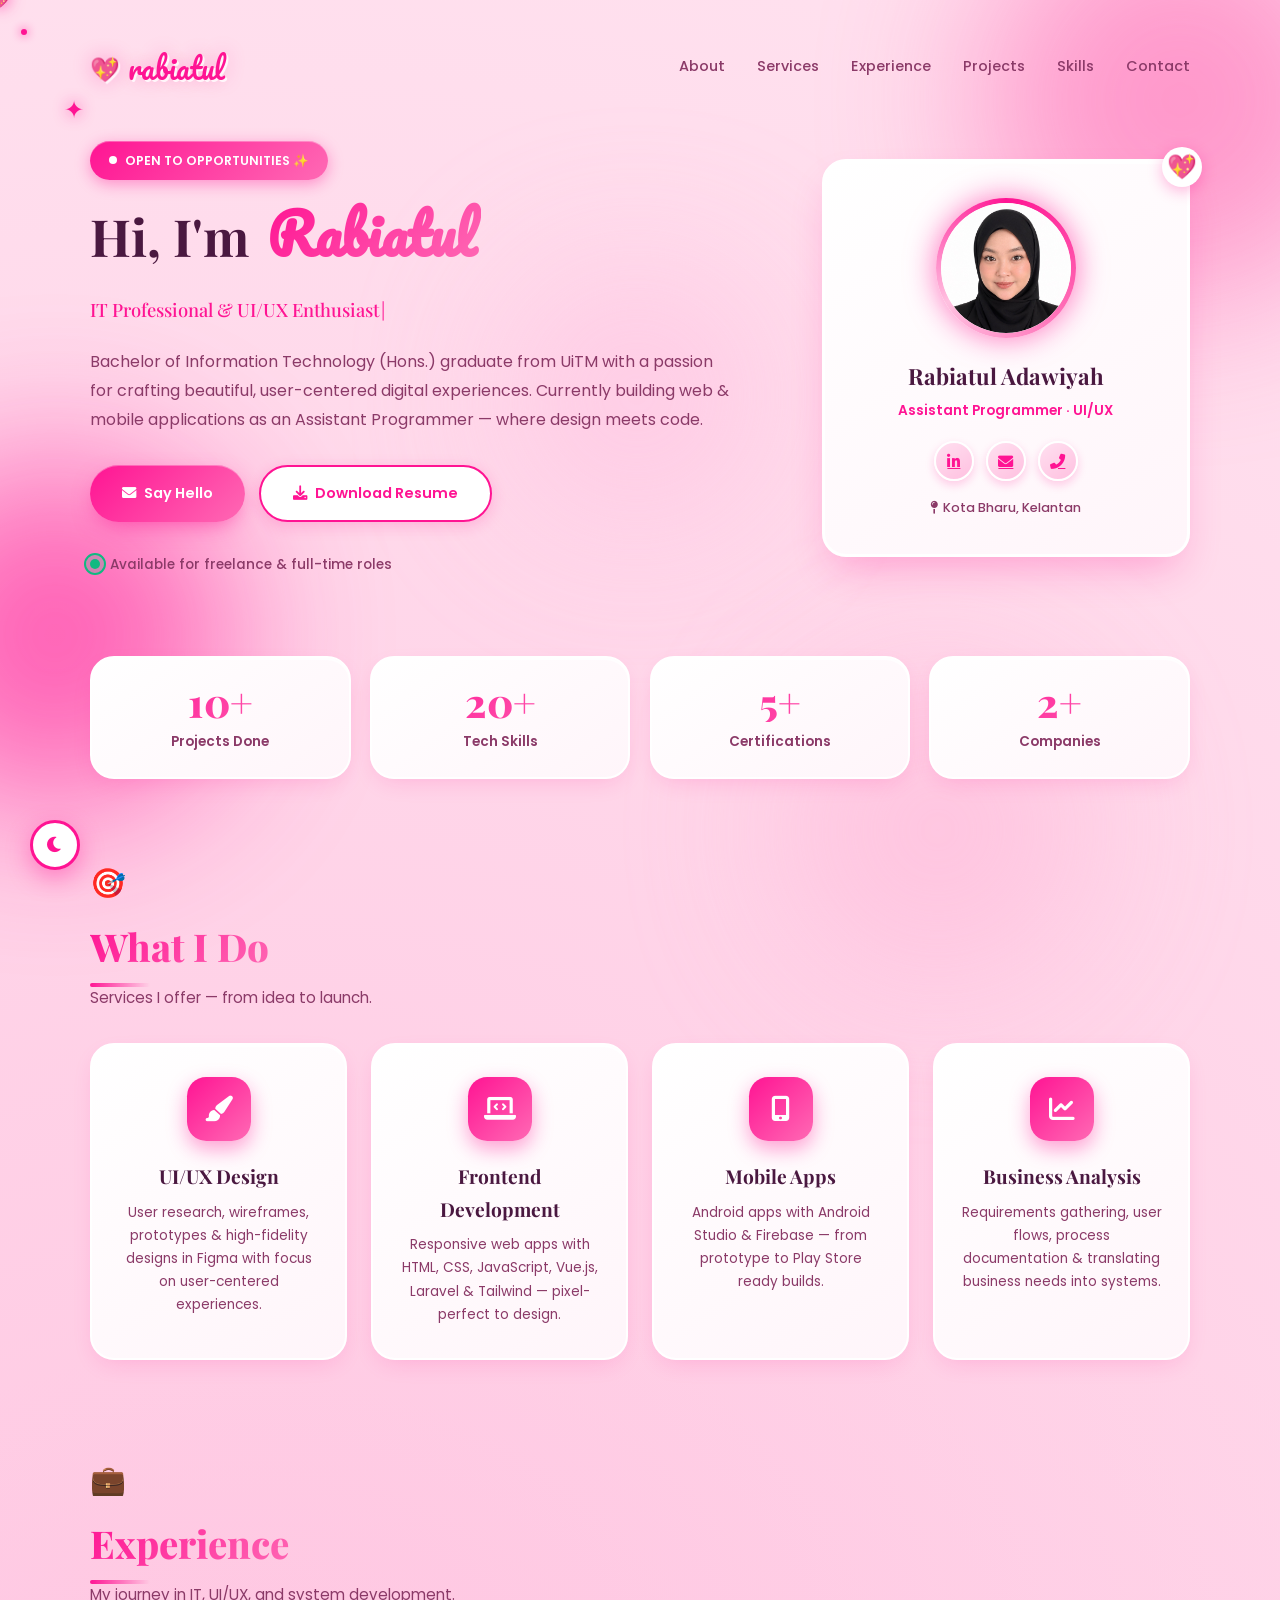
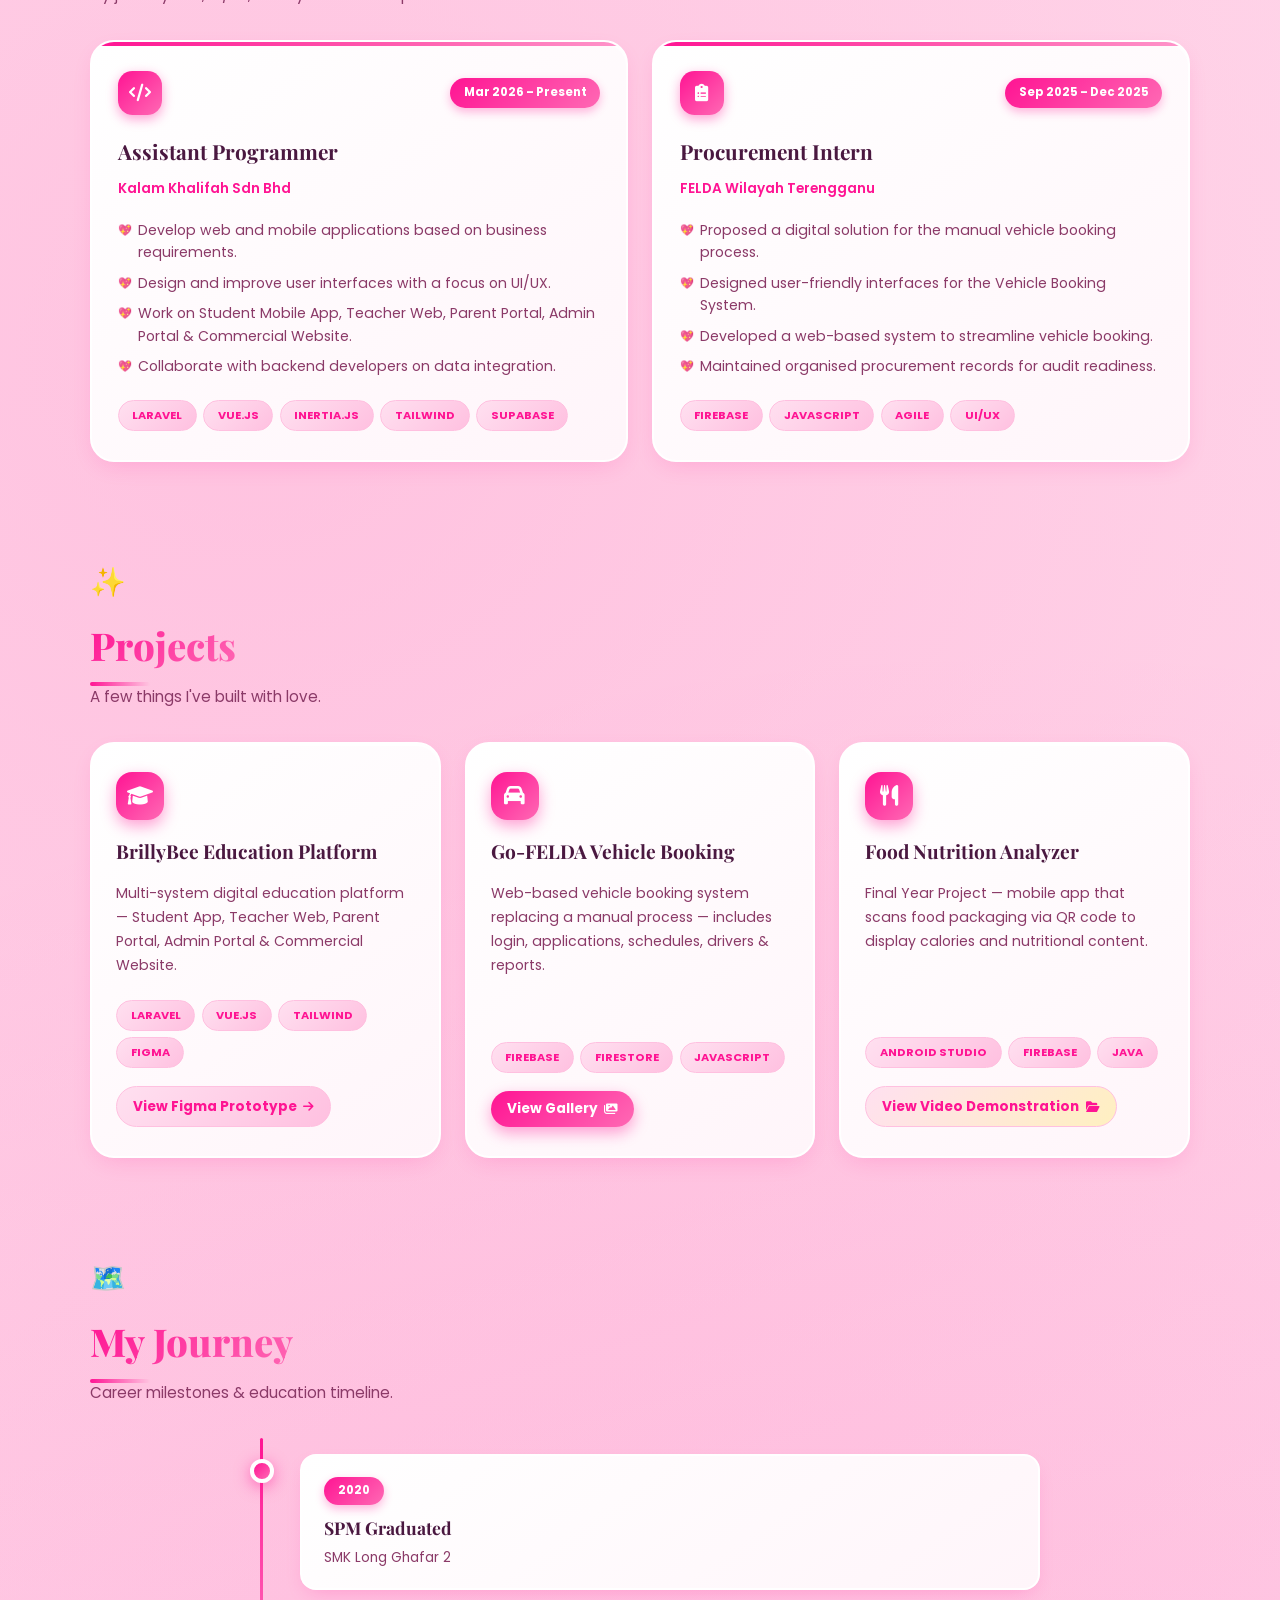
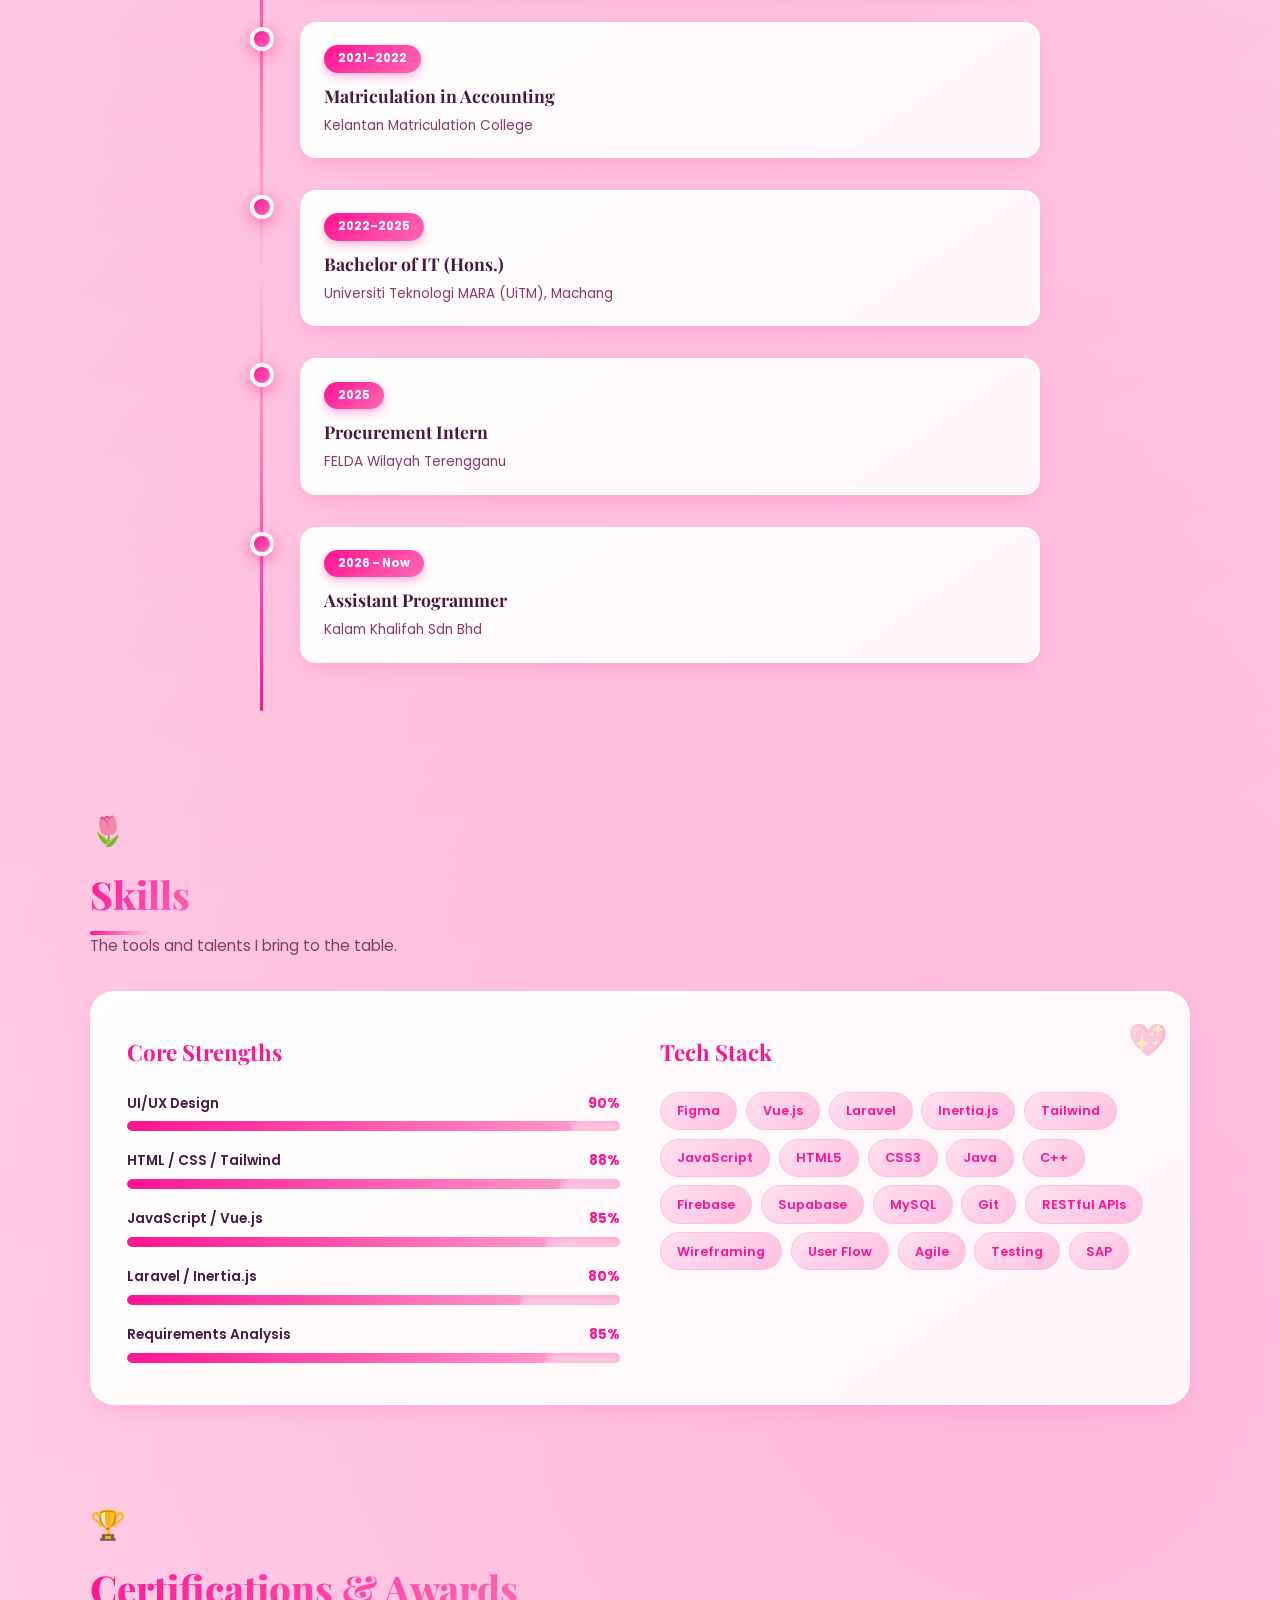
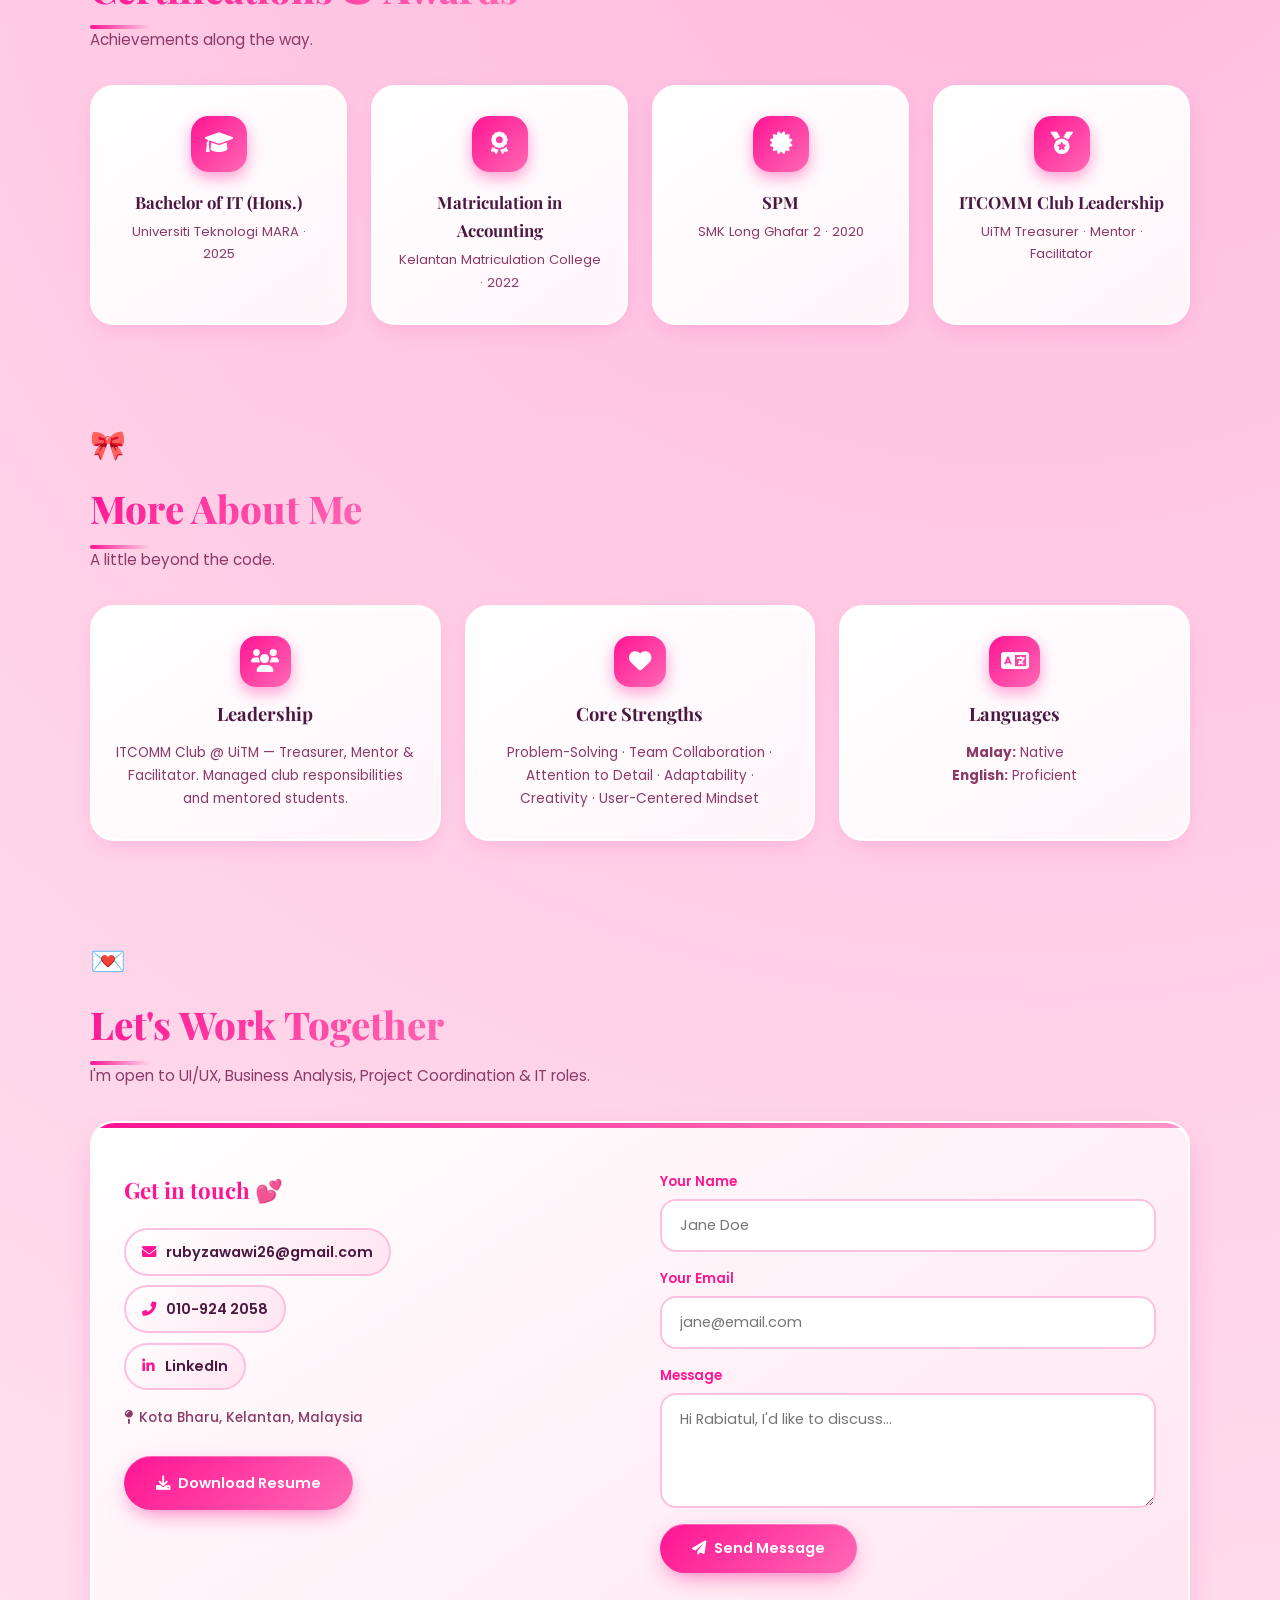
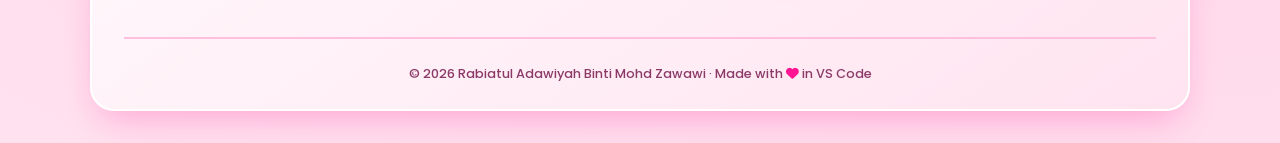
==== commit 10e85b0d: "Fix email, resume link, and stats" ====
--- a/index.html
+++ b/index.html
@@ -11,18 +11,18 @@
   <meta name="author" content="Rabiatul Adawiyah Binti Mohd Zawawi">
   <meta name="theme-color" content="#ff1493">
   
-<!-- ===== OPEN GRAPH (Social Share Preview) ===== -->
-<meta property="og:type" content="website">
-<meta property="og:title" content="Rabiatul Adawiyah · IT Professional & UI/UX">
-<meta property="og:description" content="Portfolio — UI/UX, Frontend Development, Business Analysis.">
-<meta property="og:image" content="images/ruby.jpg">
-<meta property="og:url" content="">
-
-<!-- ===== TWITTER CARD ===== -->
-<meta name="twitter:card" content="summary_large_image">
-<meta name="twitter:title" content="Rabiatul Adawiyah · IT Professional">
-<meta name="twitter:description" content="UI/UX, Frontend Development, Business Analysis.">
-<meta name="twitter:image" content="images/ruby.jpg">
+  <!-- ===== OPEN GRAPH (Social Share Preview) ===== -->
+  <meta property="og:type" content="website">
+  <meta property="og:title" content="Rabiatul Adawiyah · IT Professional & UI/UX">
+  <meta property="og:description" content="Portfolio — UI/UX, Frontend Development, Business Analysis.">
+  <meta property="og:image" content="images/ruby.jpg">
+  <meta property="og:url" content="">
+  
+  <!-- ===== TWITTER CARD ===== -->
+  <meta name="twitter:card" content="summary_large_image">
+  <meta name="twitter:title" content="Rabiatul Adawiyah · IT Professional">
+  <meta name="twitter:description" content="UI/UX, Frontend Development, Business Analysis.">
+  <meta name="twitter:image" content="images/ruby.jpg">
   
   <!-- ===== FAVICON (emoji heart) ===== -->
   <link rel="icon" href="data:image/svg+xml,<svg xmlns='http://www.w3.org/2000/svg' viewBox='0 0 100 100'><text y='.9em' font-size='90'>💖</text></svg>">
@@ -83,7 +83,7 @@
     <!-- NAVIGATION -->
     <nav class="navbar">
       <div class="logo">
-        <span class="logo-icon">💖</span> Rabiatul
+        <span class="logo-icon">💖</span> rabiatul
       </div>
       <div class="nav-links">
         <a href="#about">About</a>
@@ -112,11 +112,11 @@
           web & mobile applications as an Assistant Programmer — where design meets code.
         </p>
         <div class="cta-group">
-          <a href="mailto:rubyzawawei26@gmail.com" class="btn btn-primary">
+          <a href="mailto:rubyzawawi26@gmail.com" class="btn btn-primary">
             <i class="fas fa-envelope"></i> Say Hello
           </a>
-          <a href="documents/Rabiatul-Adawiyah-CV.pdf" download class="btn btn-secondary">
-            <i class="fas fa-download"></i> Download CV
+          <a href="resume/RESUME_RABIATUL.pdf" download class="btn btn-secondary">
+            <i class="fas fa-download"></i> Download Resume
           </a>
         </div>
         <!-- Availability Status -->
@@ -127,15 +127,15 @@
       </div>
       <div class="hero-image">
         <div class="avatar-ring">
-     <div class="avatar-inner">
-  <img src="images/ruby.jpg" alt="Rabiatul Adawiyah" class="avatar-photo">
-</div>
+          <div class="avatar-inner">
+            <img src="images/ruby.jpg" alt="Rabiatul Adawiyah" class="avatar-photo">
+          </div>
         </div>
         <h3>Rabiatul Adawiyah</h3>
         <div class="title">Assistant Programmer · UI/UX</div>
         <div class="social-mini">
-          <a href="https://www.linkedin.com/in/rabiatul-adawiyah-binti-mohd-zawawi" target="_blank" aria-label="LinkedIn"><i class="fab fa-linkedin-in"></i></a>
-          <a href="mailto:rubyzawawei26@gmail.com" aria-label="Email"><i class="fas fa-envelope"></i></a>
+          <a href="https://www.linkedin.com/in/rabiatul-adawiyah-binti-mohd-zawawi" target="_blank" rel="noopener noreferrer" aria-label="LinkedIn"><i class="fab fa-linkedin-in"></i></a>
+          <a href="mailto:rubyzawawi26@gmail.com" aria-label="Email"><i class="fas fa-envelope"></i></a>
           <a href="tel:+60109242058" aria-label="Phone"><i class="fas fa-phone-alt"></i></a>
         </div>
         <p class="location"><i class="fas fa-map-pin"></i> Kota Bharu, Kelantan</p>
@@ -145,10 +145,6 @@
     <!-- STATS SECTION -->
     <section class="stats-section">
       <div class="stat-card">
-        <div class="stat-number" data-target="3">0</div>
-        <div class="stat-label">Years Experience</div>
-      </div>
-      <div class="stat-card">
         <div class="stat-number" data-target="10">0</div>
         <div class="stat-label">Projects Done</div>
       </div>
@@ -159,6 +155,10 @@
       <div class="stat-card">
         <div class="stat-number" data-target="5">0</div>
         <div class="stat-label">Certifications</div>
+      </div>
+      <div class="stat-card">
+        <div class="stat-number" data-target="2">0</div>
+        <div class="stat-label">Companies</div>
       </div>
     </section>
 
@@ -476,13 +476,13 @@
           <div class="contact-info">
             <h3>Get in touch 💕</h3>
             <div class="contact-links">
-              <a href="mailto:rubyzawawei26@gmail.com"><i class="fas fa-envelope"></i> rubyzawawei26@gmail.com</a>
+              <a href="mailto:rubyzawawi26@gmail.com"><i class="fas fa-envelope"></i> rubyzawawi26@gmail.com</a>
               <a href="tel:+60109242058"><i class="fas fa-phone-alt"></i> 010-924 2058</a>
-              <a href="https://www.linkedin.com/in/rabiatul-adawiyah-binti-mohd-zawawi" target="_blank"><i class="fab fa-linkedin-in"></i> LinkedIn</a>
+              <a href="https://www.linkedin.com/in/rabiatul-adawiyah-binti-mohd-zawawi" target="_blank" rel="noopener noreferrer"><i class="fab fa-linkedin-in"></i> LinkedIn</a>
             </div>
             <p class="location-footer"><i class="fas fa-map-pin"></i> Kota Bharu, Kelantan, Malaysia</p>
-            <a href="documents/Rabiatul-Adawiyah-CV.pdf" download class="btn btn-primary cv-btn">
-              <i class="fas fa-download"></i> Download CV
+            <a href="resume/RESUME_RABIATUL.pdf" download class="btn btn-primary cv-btn">
+              <i class="fas fa-download"></i> Download Resume
             </a>
           </div>
 
@@ -553,4 +553,3 @@
   <script src="script.js"></script>
 </body>
 </html>
-
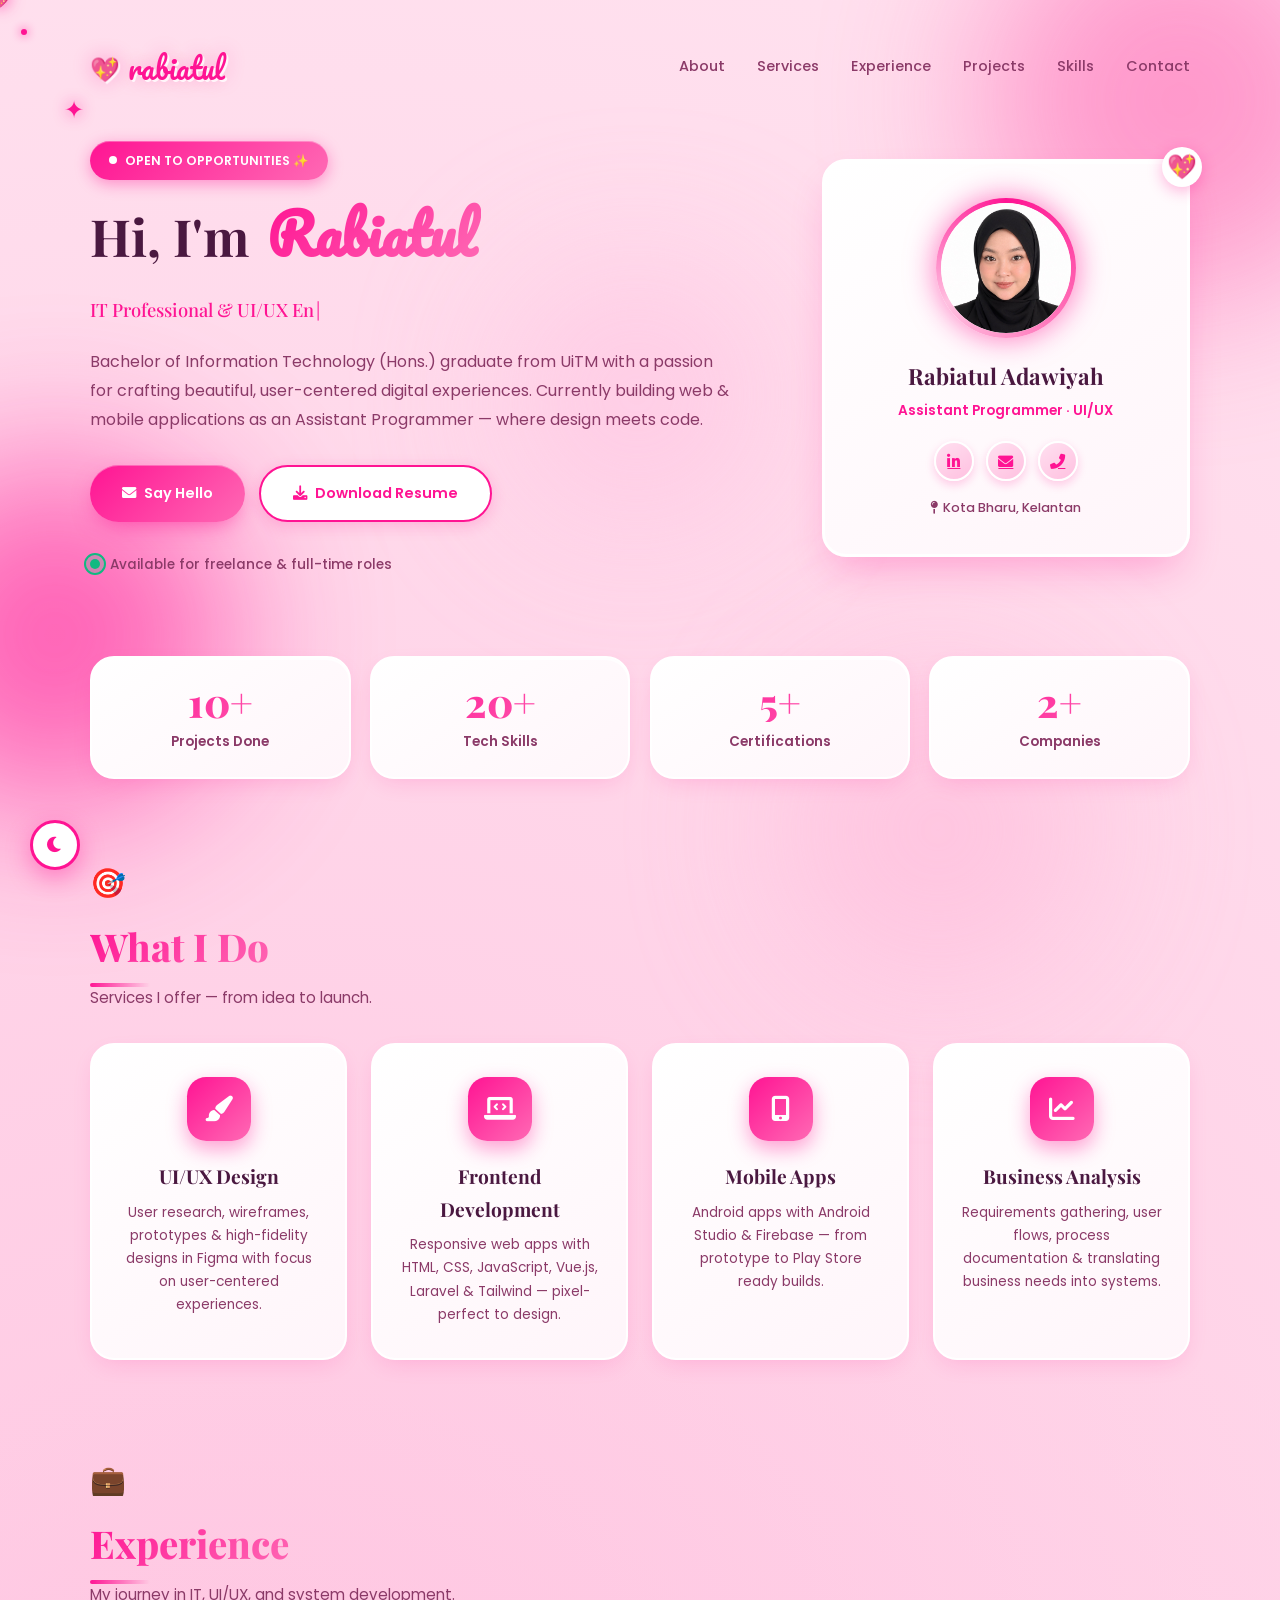
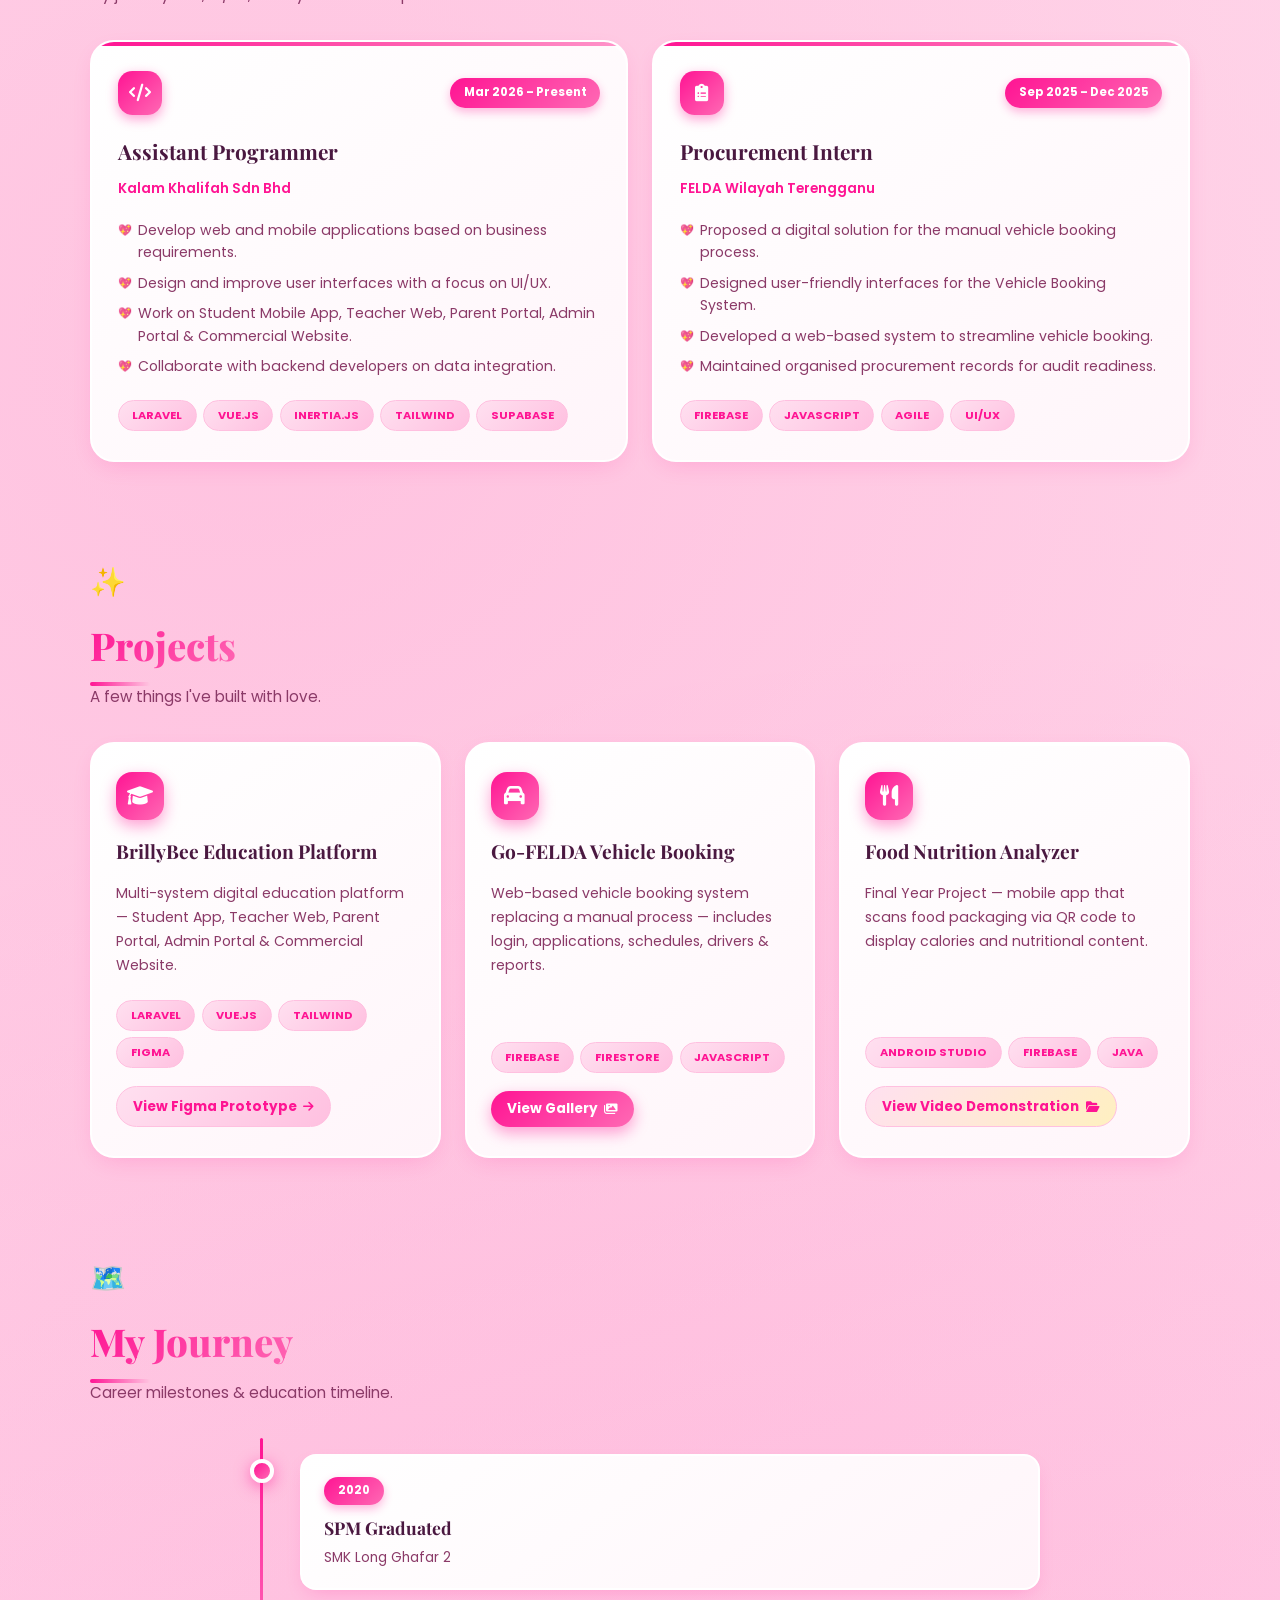
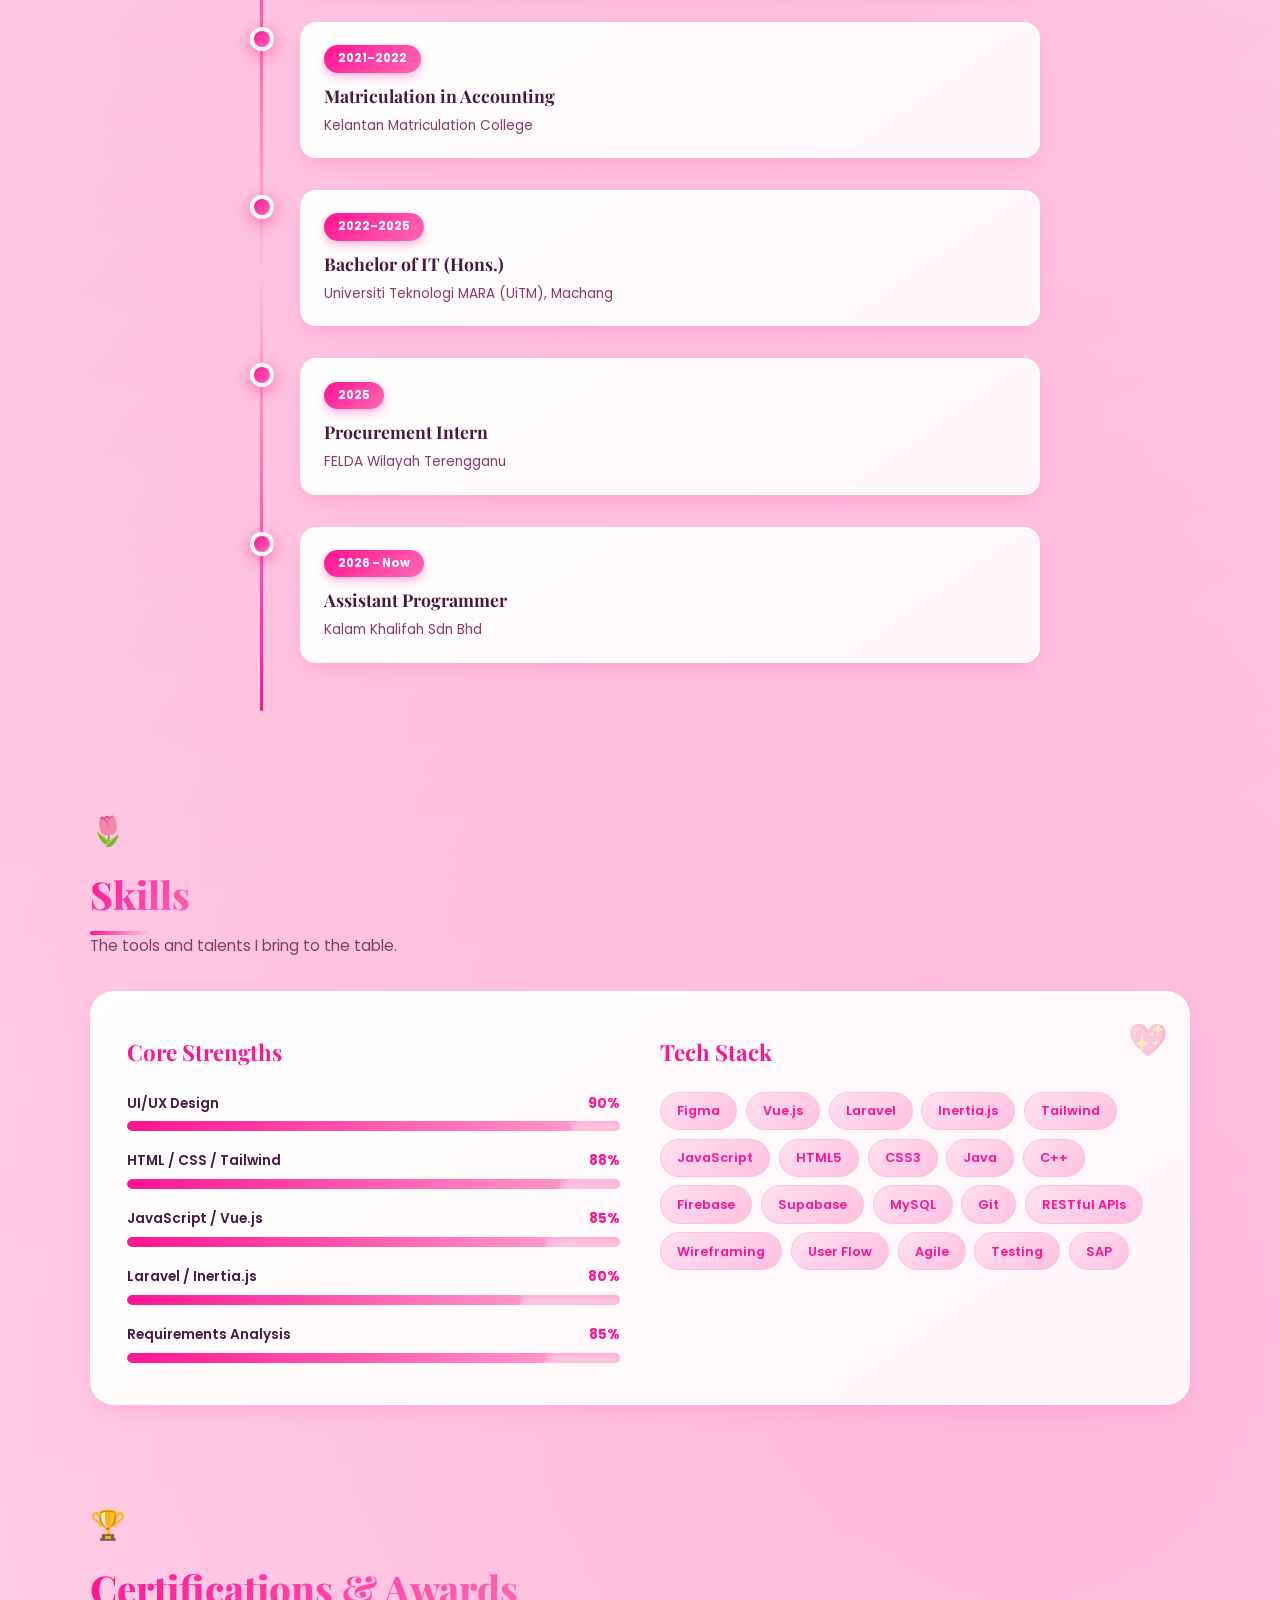
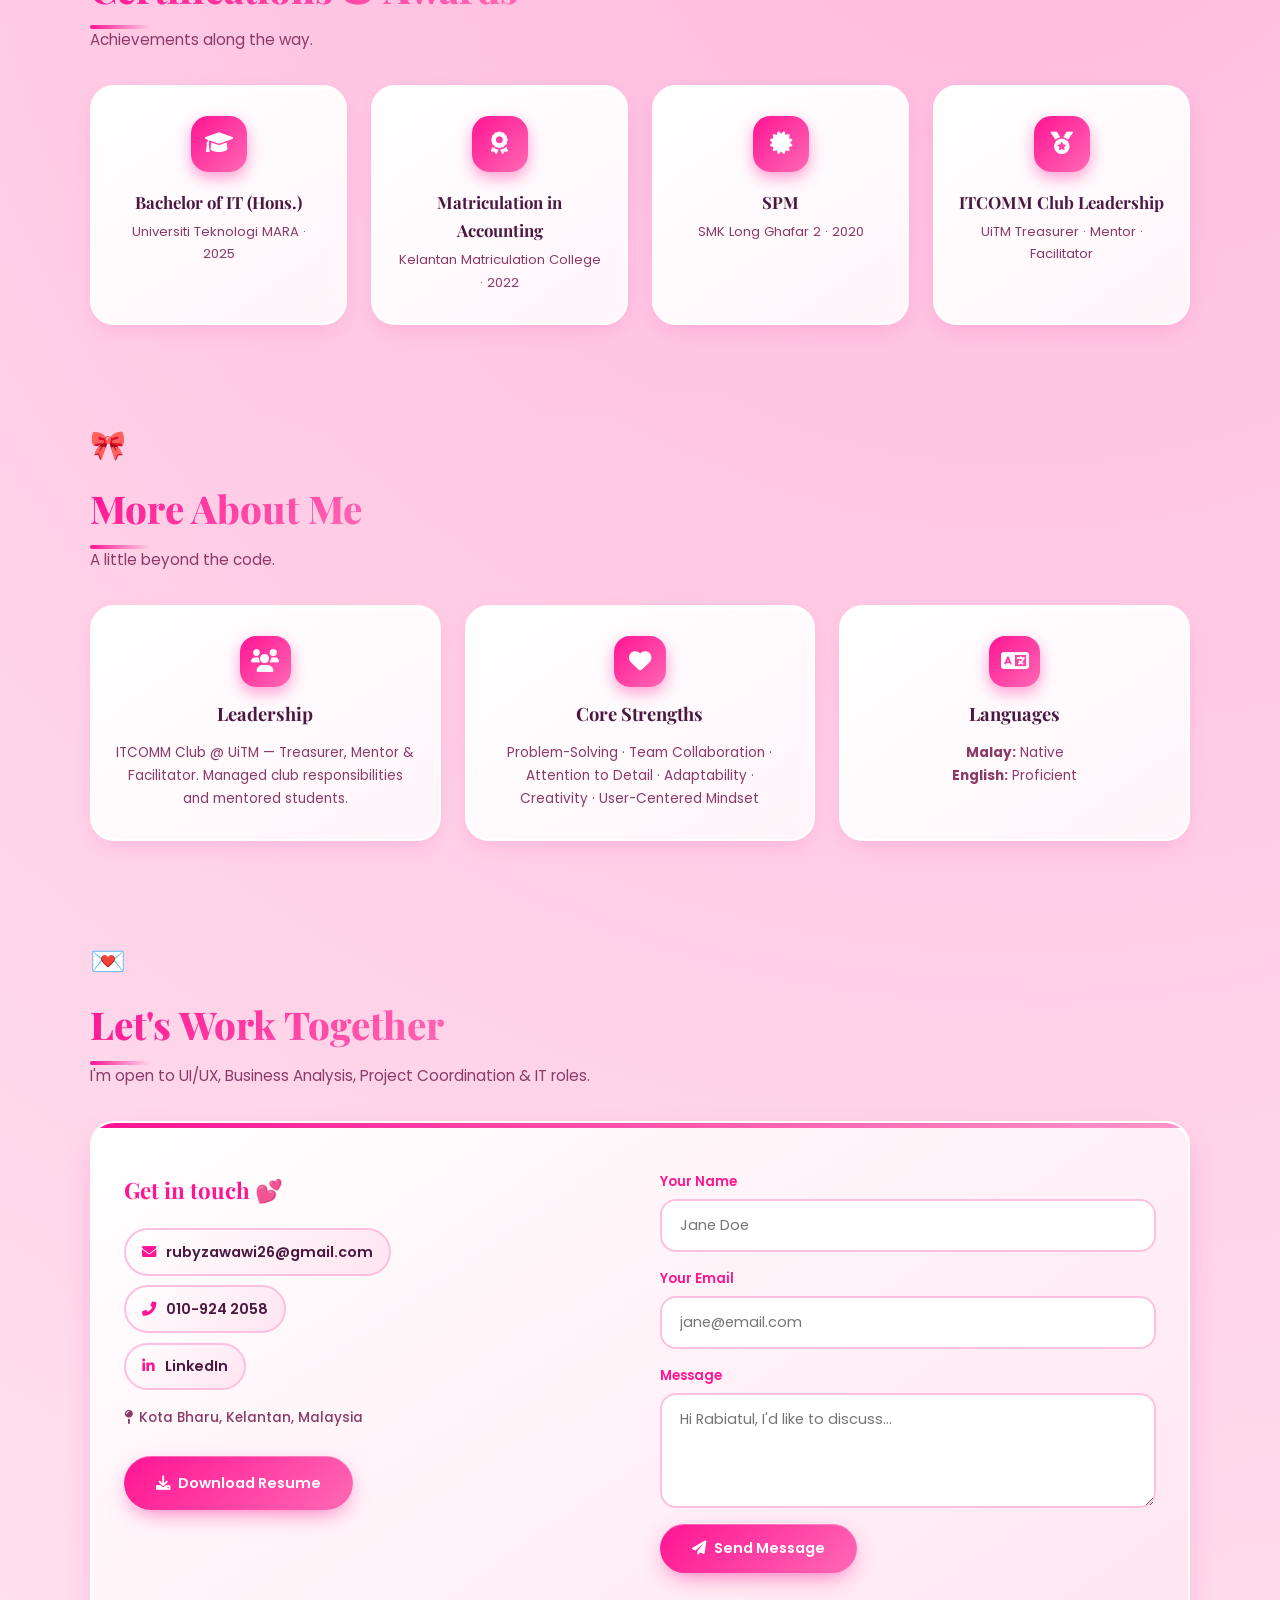
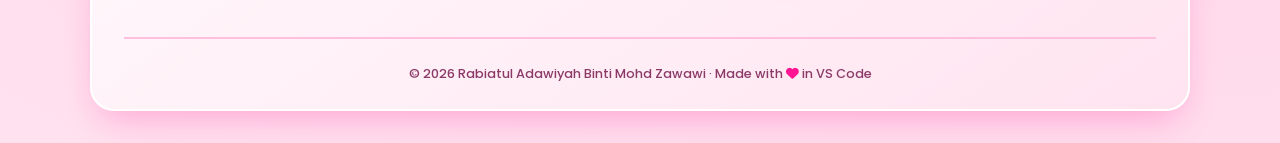
==== commit b43e2d5c: "Update resume link and LinkedIn URL" ====
--- a/index.html
+++ b/index.html
@@ -115,7 +115,7 @@
           <a href="mailto:rubyzawawi26@gmail.com" class="btn btn-primary">
             <i class="fas fa-envelope"></i> Say Hello
           </a>
-          <a href="resume/RESUME_RABIATUL.pdf" download class="btn btn-secondary">
+          <a href="resume/RESUME.pdf" download class="btn btn-secondary">
             <i class="fas fa-download"></i> Download Resume
           </a>
         </div>
@@ -481,13 +481,18 @@
               <a href="https://www.linkedin.com/in/rabiatul-adawiyah-binti-mohd-zawawi" target="_blank" rel="noopener noreferrer"><i class="fab fa-linkedin-in"></i> LinkedIn</a>
             </div>
             <p class="location-footer"><i class="fas fa-map-pin"></i> Kota Bharu, Kelantan, Malaysia</p>
-            <a href="resume/RESUME_RABIATUL.pdf" download class="btn btn-primary cv-btn">
+            <a href="resume/RESUME.pdf" download class="btn btn-primary cv-btn">
               <i class="fas fa-download"></i> Download Resume
             </a>
           </div>
 
-          <!-- CONTACT FORM -->
-          <form class="contact-form" id="contactForm" action="https://formspree.io/f/YOUR_FORM_ID" method="POST">
+          <!-- CONTACT FORM — UPDATED WITH method="POST" -->
+          <form 
+            class="contact-form" 
+            id="contactForm" 
+            action="https://formspree.io/f/xgaooydb" 
+            method="POST"
+          >
             <div class="form-group">
               <label for="name">Your Name</label>
               <input type="text" id="name" name="name" placeholder="Jane Doe" required>
@@ -500,6 +505,10 @@
               <label for="message">Message</label>
               <textarea id="message" name="message" rows="4" placeholder="Hi Rabiatul, I'd like to discuss..." required></textarea>
             </div>
+            <!-- Hidden field for reply-to -->
+            <input type="hidden" name="_replyto" value="">
+            <!-- Subject line -->
+            <input type="hidden" name="_subject" value="New message from portfolio">
             <button type="submit" class="btn btn-primary submit-btn">
               <i class="fas fa-paper-plane"></i> Send Message
             </button>
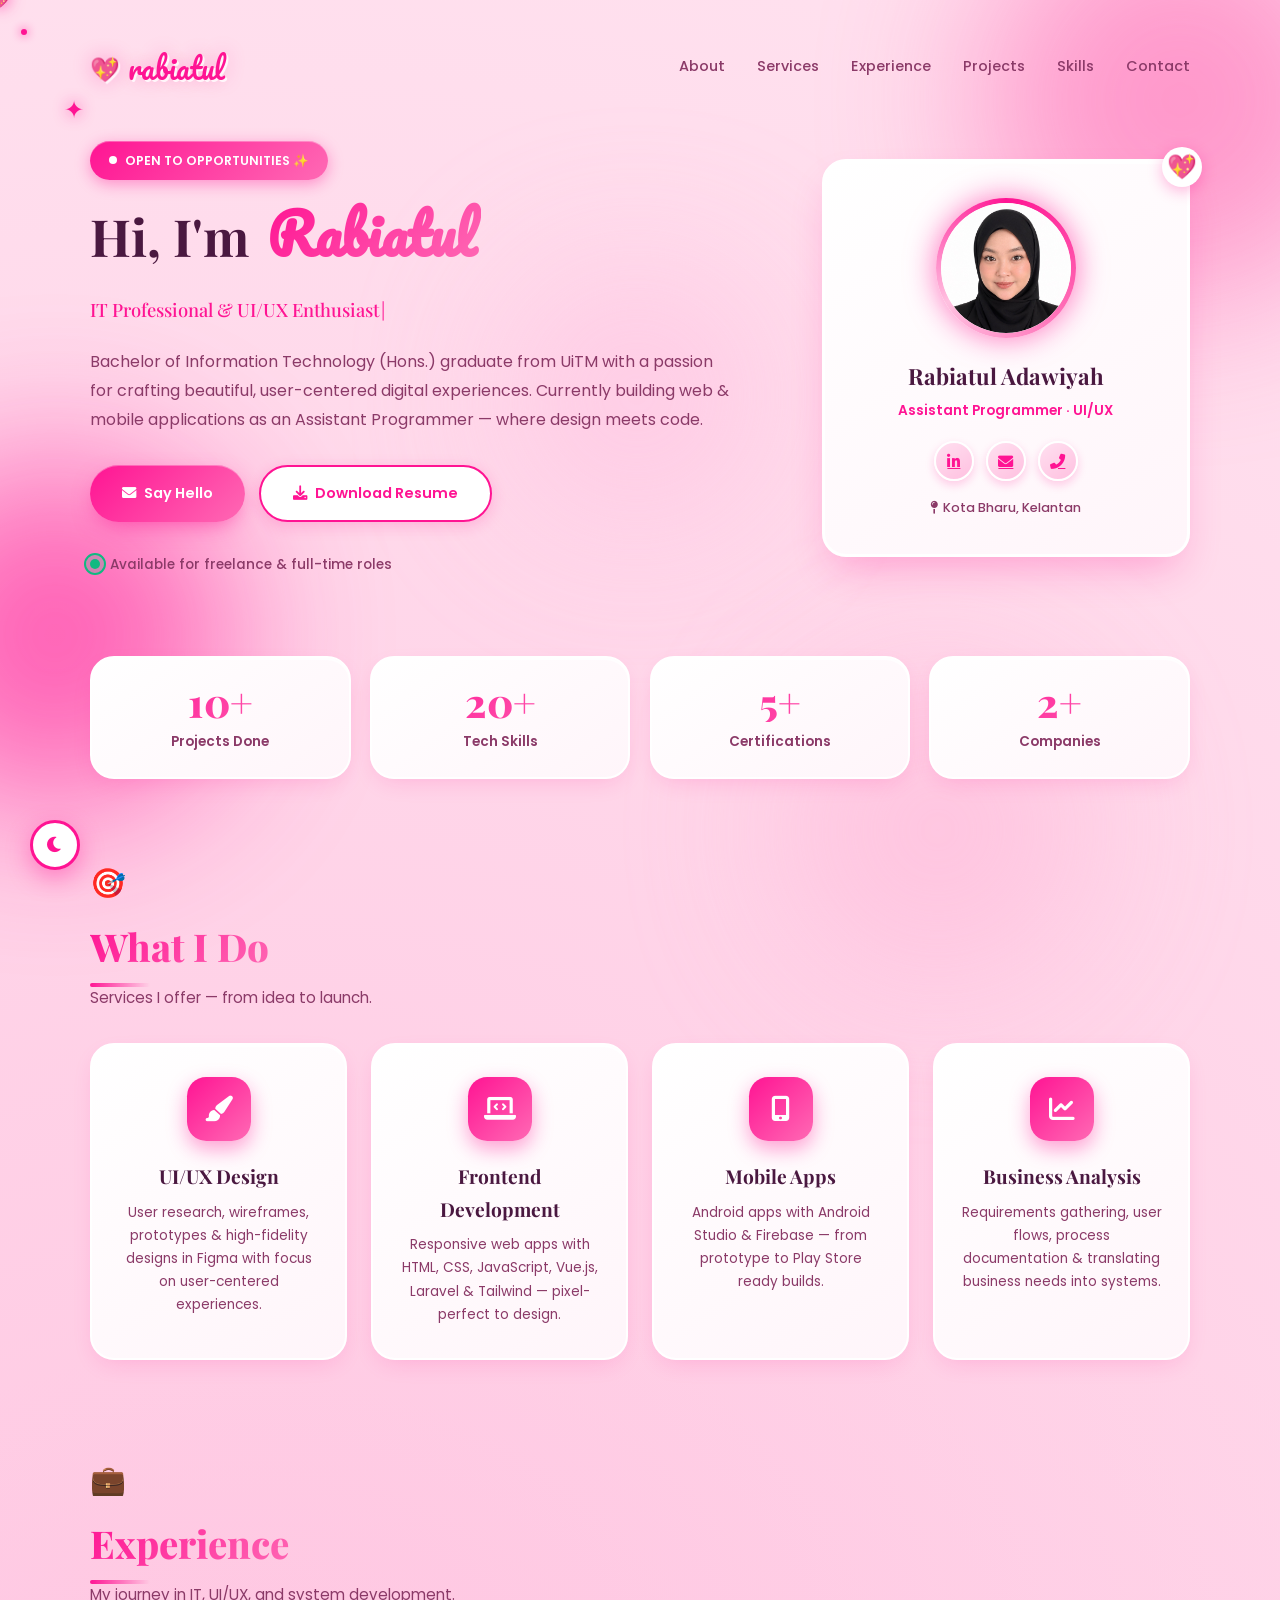
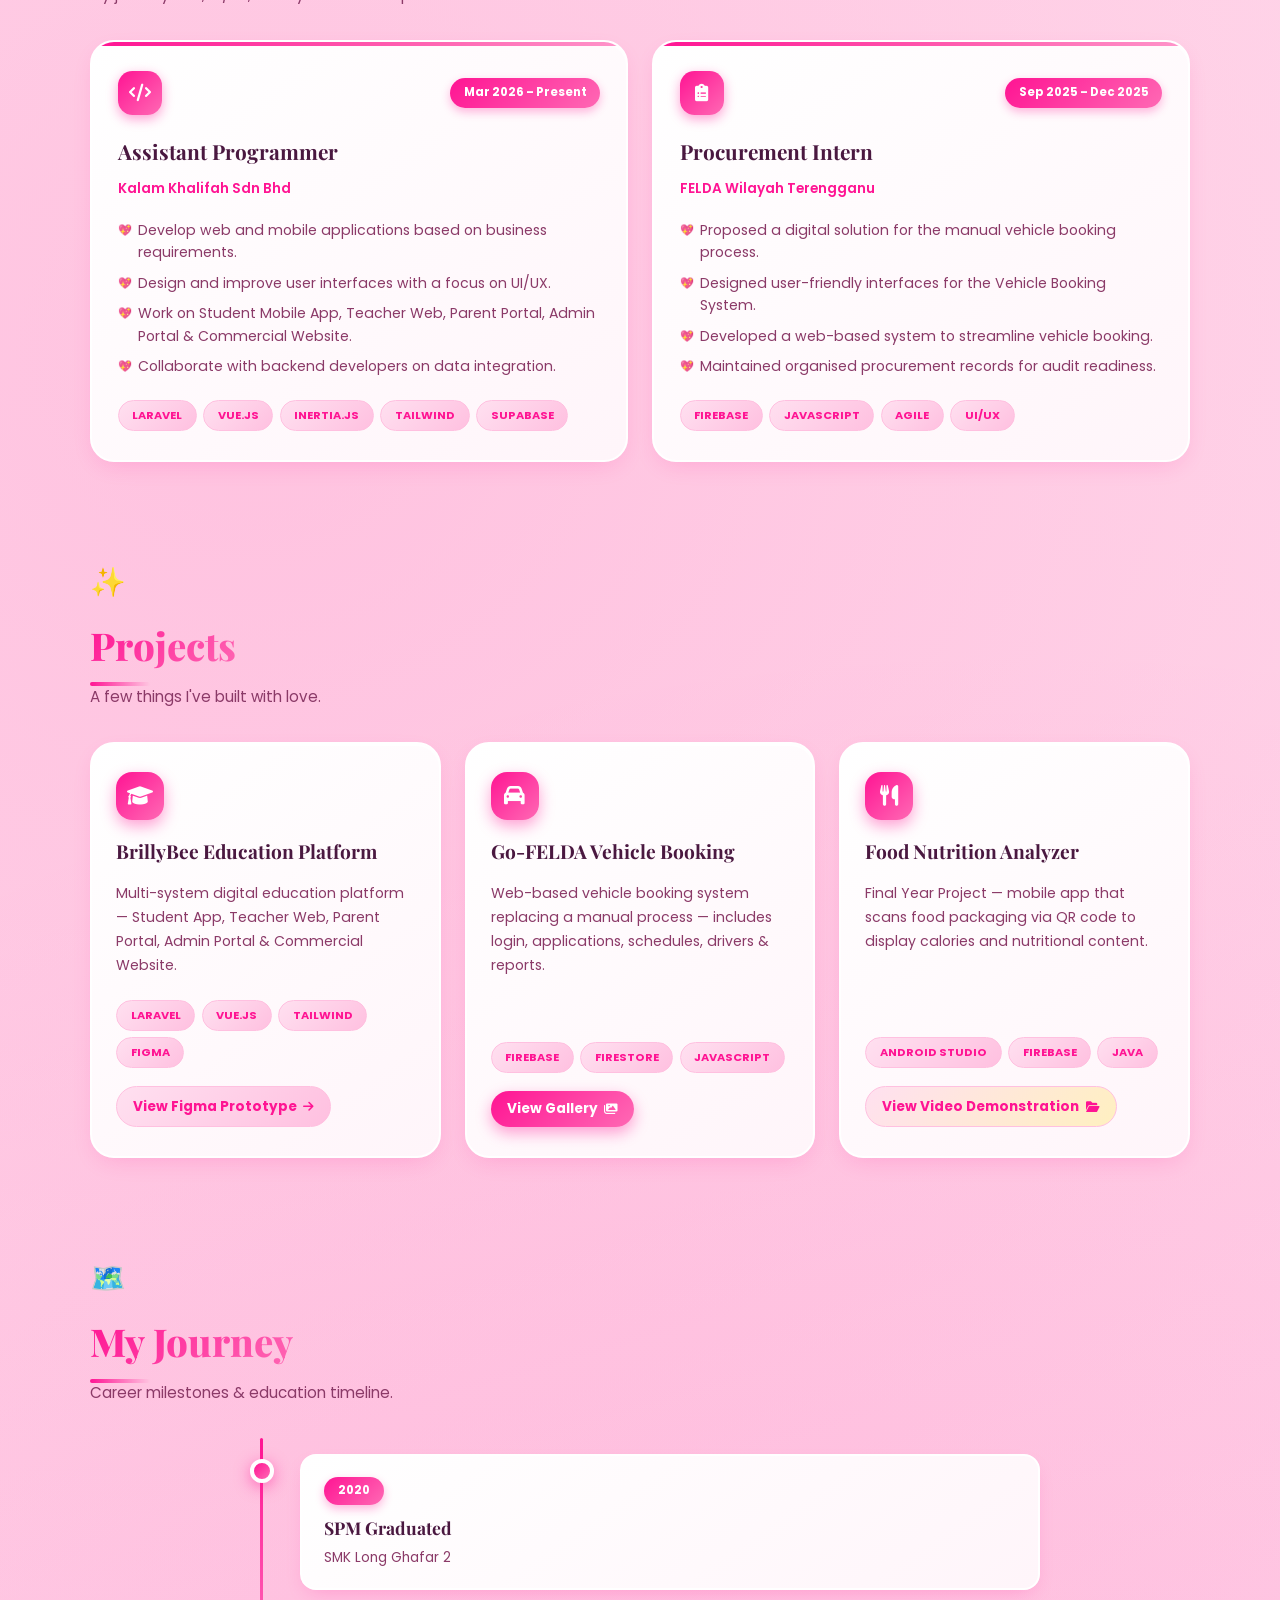
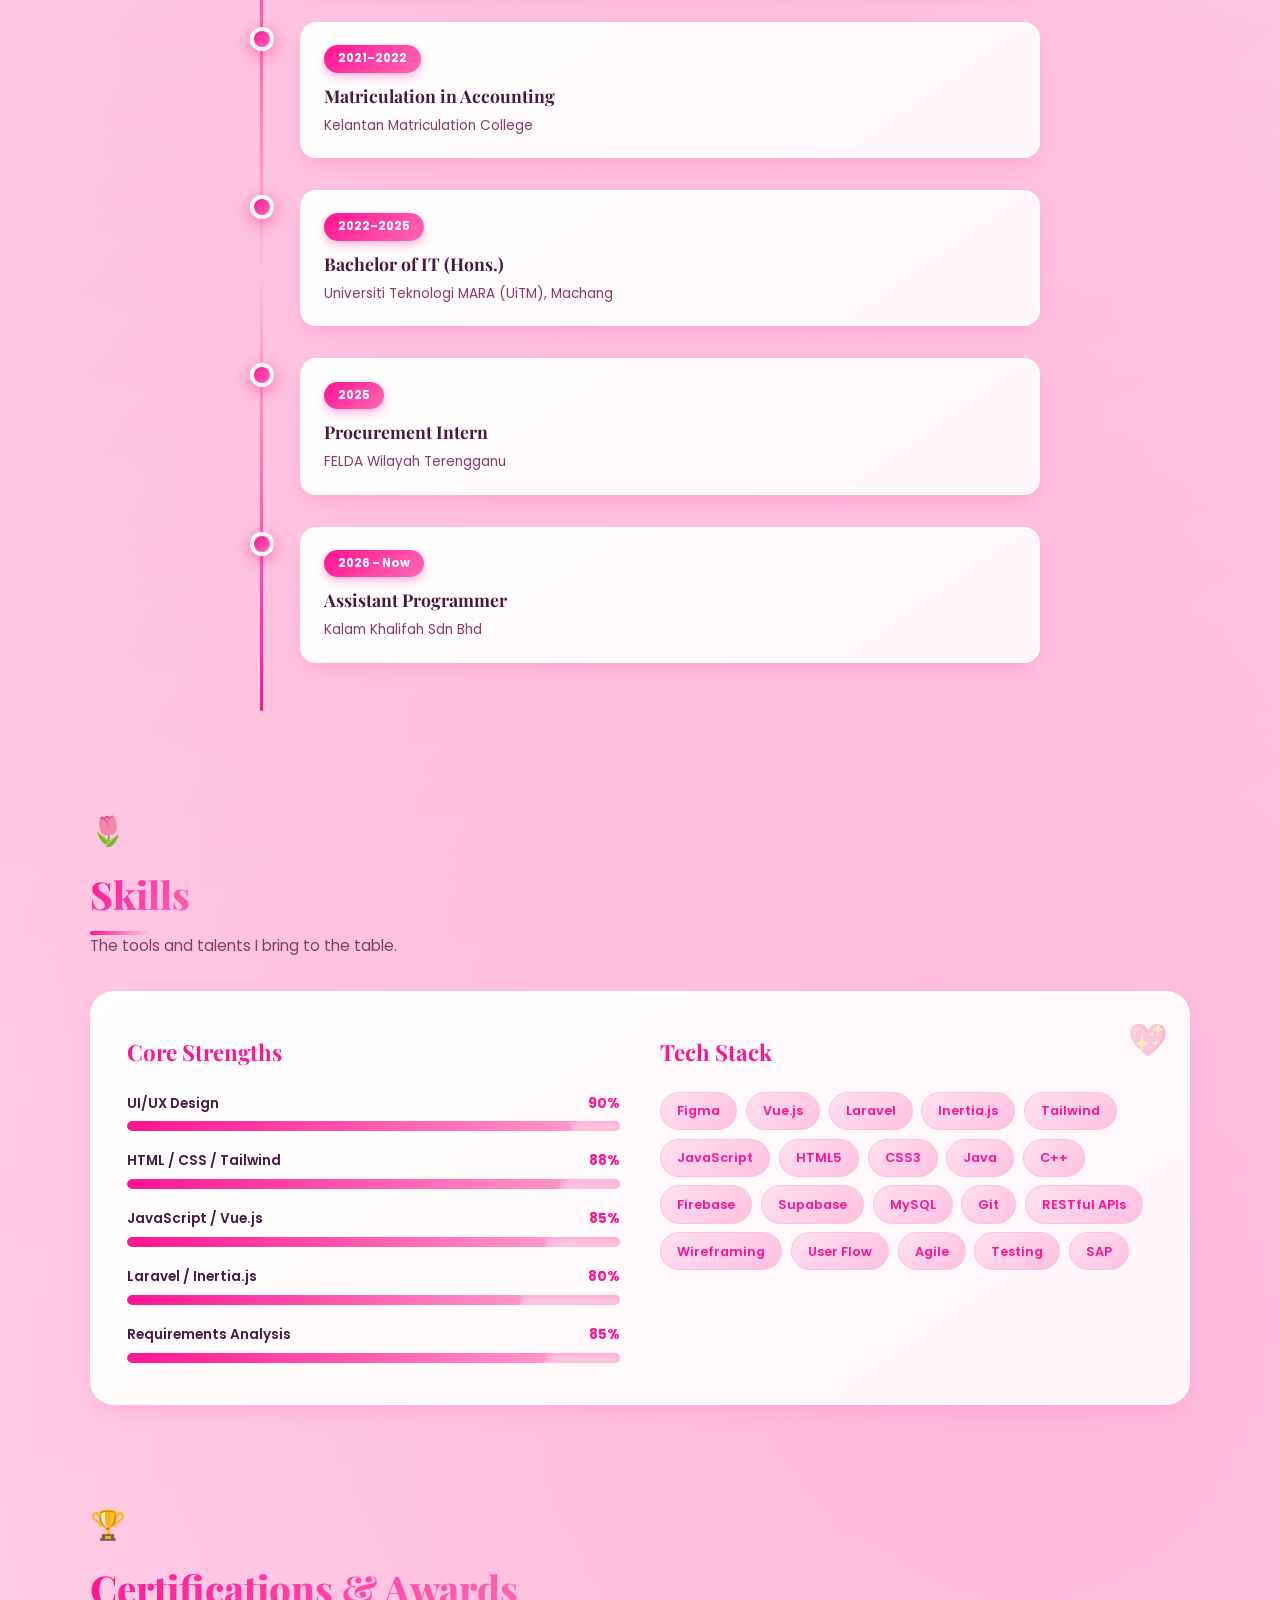
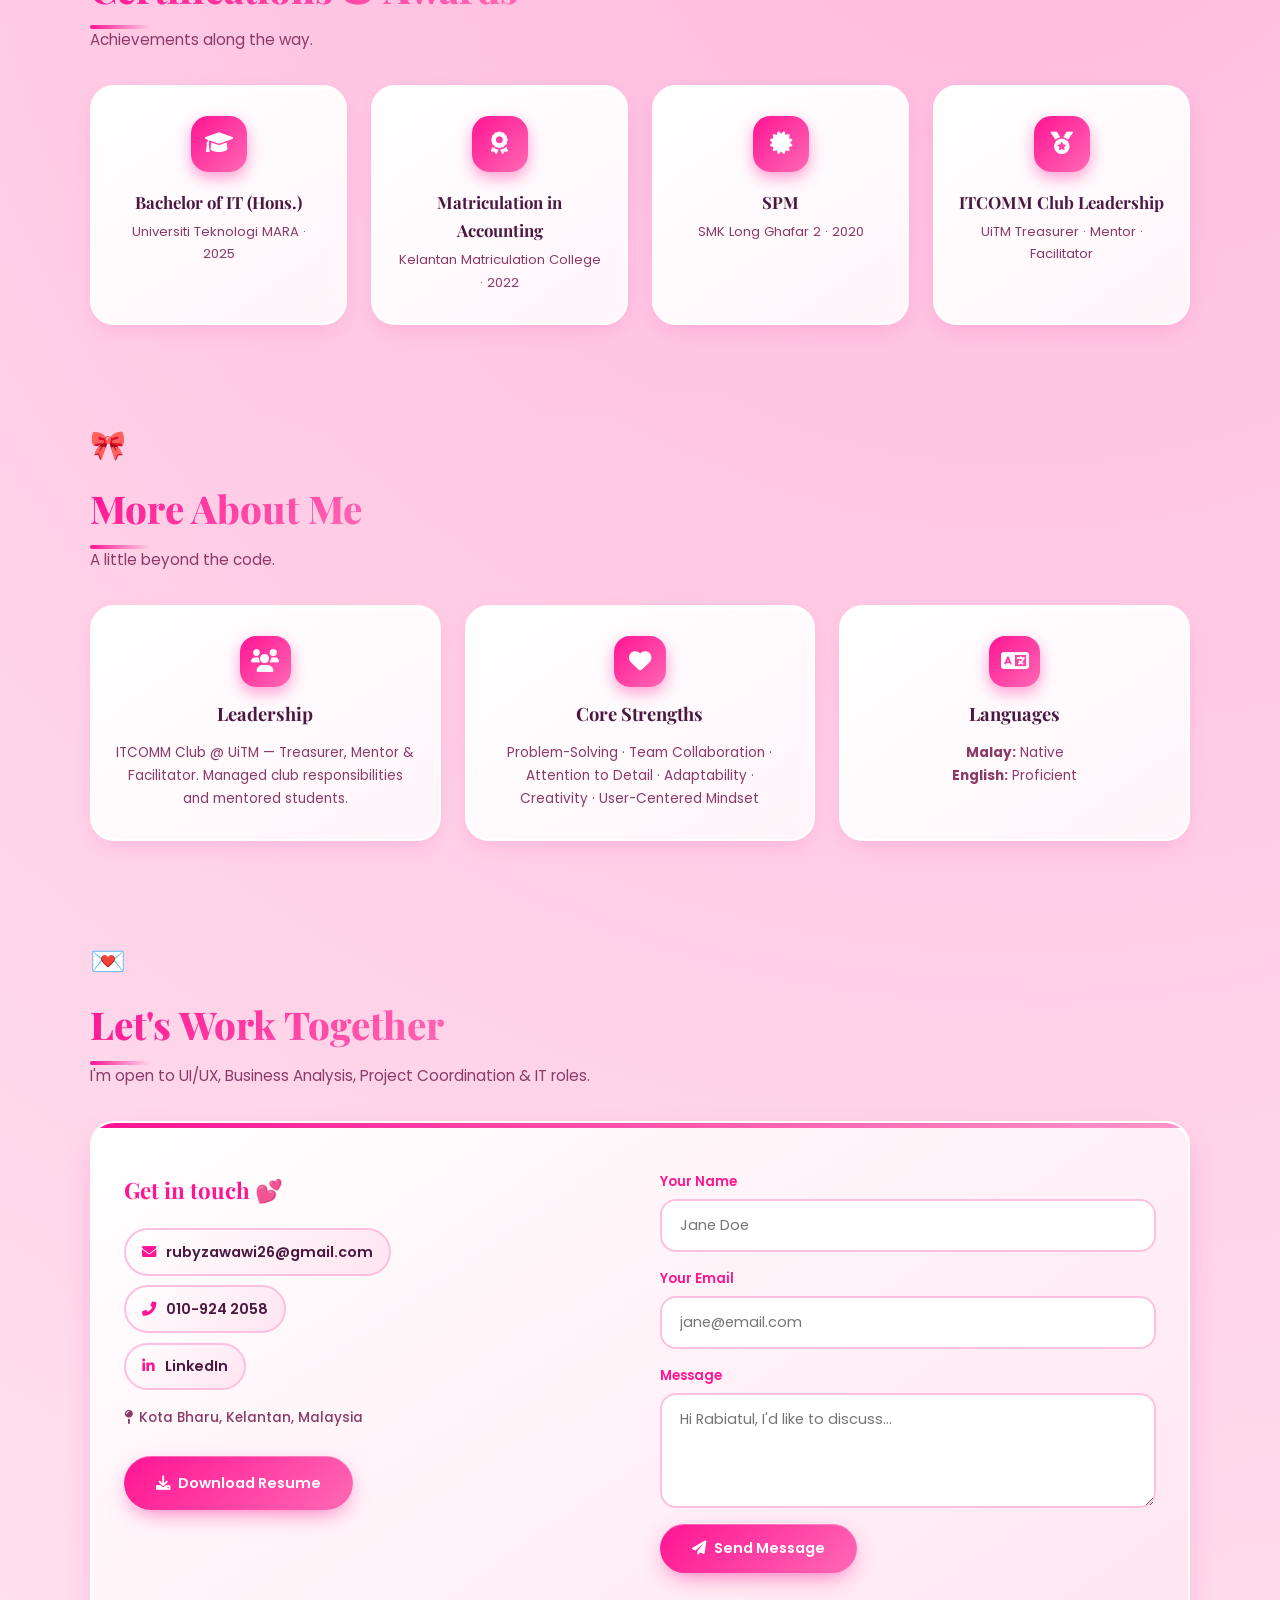
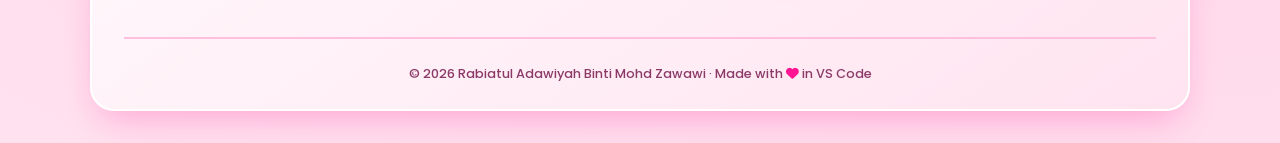
==== commit 0fb9488c: "LATEST RESUME" ====
--- a/index.html
+++ b/index.html
@@ -134,7 +134,7 @@
         <h3>Rabiatul Adawiyah</h3>
         <div class="title">Assistant Programmer · UI/UX</div>
         <div class="social-mini">
-          <a href="https://www.linkedin.com/in/rabiatul-adawiyah-binti-mohd-zawawi" target="_blank" rel="noopener noreferrer" aria-label="LinkedIn"><i class="fab fa-linkedin-in"></i></a>
+          <a href="https://www.linkedin.com/in/rabiatul-adawiyah2612" target="_blank" rel="noopener noreferrer" aria-label="LinkedIn"><i class="fab fa-linkedin-in"></i></a>
           <a href="mailto:rubyzawawi26@gmail.com" aria-label="Email"><i class="fas fa-envelope"></i></a>
           <a href="tel:+60109242058" aria-label="Phone"><i class="fas fa-phone-alt"></i></a>
         </div>
@@ -478,7 +478,7 @@
             <div class="contact-links">
               <a href="mailto:rubyzawawi26@gmail.com"><i class="fas fa-envelope"></i> rubyzawawi26@gmail.com</a>
               <a href="tel:+60109242058"><i class="fas fa-phone-alt"></i> 010-924 2058</a>
-              <a href="https://www.linkedin.com/in/rabiatul-adawiyah-binti-mohd-zawawi" target="_blank" rel="noopener noreferrer"><i class="fab fa-linkedin-in"></i> LinkedIn</a>
+              <a href="https://www.linkedin.com/in/rabiatul-adawiyah2612" target="_blank" rel="noopener noreferrer"><i class="fab fa-linkedin-in"></i> LinkedIn</a>
             </div>
             <p class="location-footer"><i class="fas fa-map-pin"></i> Kota Bharu, Kelantan, Malaysia</p>
             <a href="resume/RESUME.pdf" download class="btn btn-primary cv-btn">
@@ -486,7 +486,7 @@
             </a>
           </div>
 
-          <!-- CONTACT FORM — UPDATED WITH method="POST" -->
+          <!-- CONTACT FORM -->
           <form 
             class="contact-form" 
             id="contactForm" 
